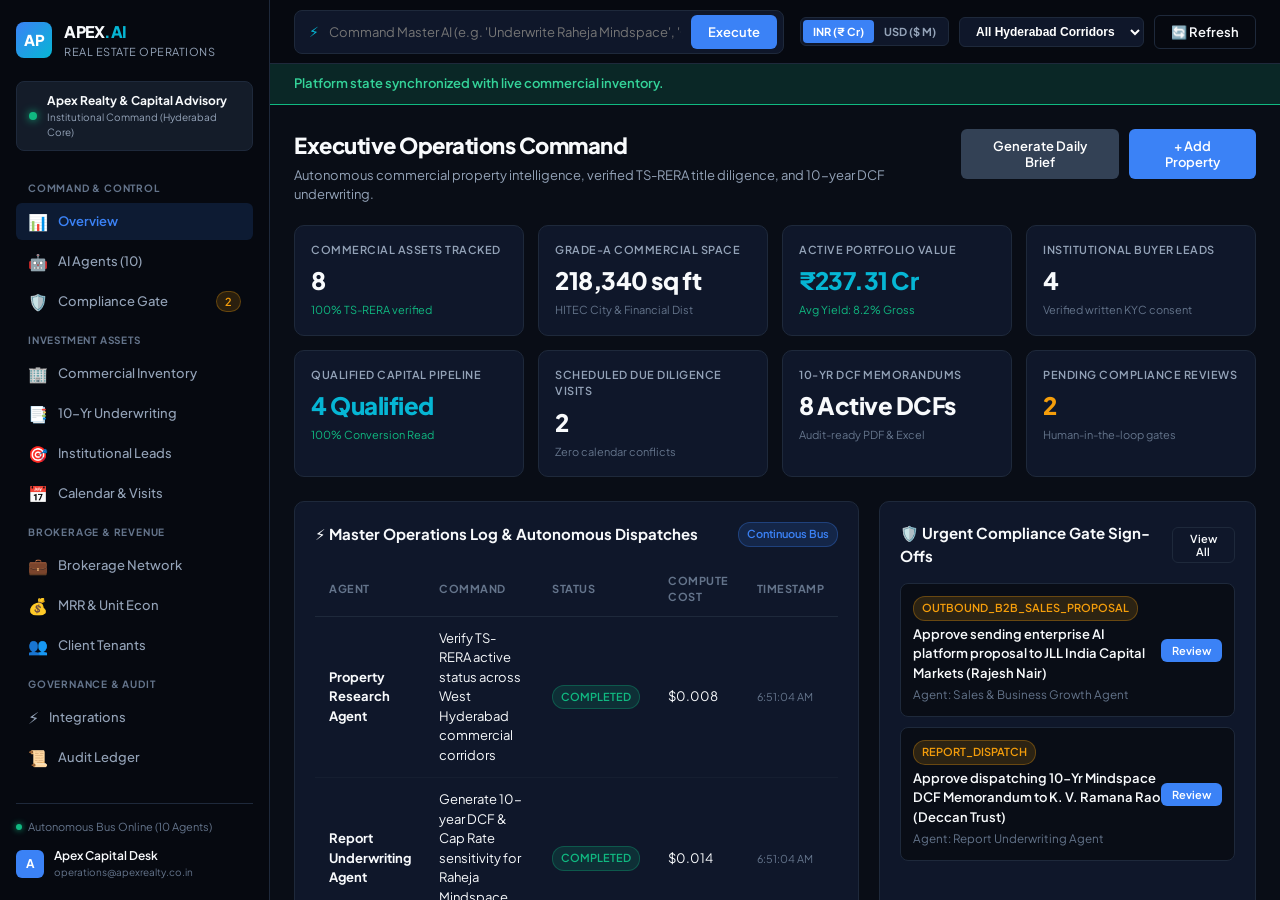
==== index.html @ c9f74be0 "Make platform production-ready: replace mock data with authentic Hyderabad commercial inventory and " ====
<!DOCTYPE html>
<html lang="en">
<head>
  <meta charset="UTF-8">
  <meta name="viewport" content="width=device-width, initial-scale=1.0">
  <title>Apex Estate AI | Real Estate AI Operations Platform</title>
  <link rel="stylesheet" href="./style.css">
  <link rel="preconnect" href="https://fonts.googleapis.com">
  <link rel="preconnect" href="https://fonts.gstatic.com" crossorigin>
  <link href="https://fonts.googleapis.com/css2?family=Plus+Jakarta+Sans:wght@300;400;500;600;700;800&family=JetBrains+Mono:wght@400;500;600&display=swap" rel="stylesheet">
</head>
<body class="theme-dark">
  <div id="app" class="app-layout">
    <!-- SIDEBAR NAVIGATION -->
    <aside class="sidebar">
      <div class="sidebar-header">
        <div class="logo-mark">AP</div>
        <div class="logo-text">
          <span class="brand-title">APEX<span class="accent">.AI</span></span>
          <span class="brand-sub">Real Estate Operations</span>
        </div>
      </div>

      <div class="workspace-pill">
        <div class="ws-dot active"></div>
        <div class="ws-info">
          <span class="ws-name" id="currentWorkspaceName">Apex Realty & Capital Advisory</span>
          <span class="ws-role" id="currentUserRole">Institutional Command (Hyderabad Core)</span>
        </div>
      </div>

      <nav class="nav-menu">
        <div class="nav-section-label">COMMAND & CONTROL</div>
        <button class="nav-item active" data-view="overview"><span class="nav-icon">📊</span> Overview</button>
        <button class="nav-item" data-view="agents"><span class="nav-icon">🤖</span> AI Agents (10)</button>
        <button class="nav-item" data-view="approvals">
          <span class="nav-icon">🛡️</span> Compliance Gate
          <span class="badge badge-warning" id="pendingApprovalsBadge">0</span>
        </button>

        <div class="nav-section-label">INVESTMENT ASSETS</div>
        <button class="nav-item" data-view="properties"><span class="nav-icon">🏢</span> Commercial Inventory</button>
        <button class="nav-item" data-view="reports"><span class="nav-icon">📑</span> 10-Yr Underwriting</button>
        <button class="nav-item" data-view="leads"><span class="nav-icon">🎯</span> Institutional Leads</button>
        <button class="nav-item" data-view="appointments"><span class="nav-icon">📅</span> Calendar & Visits</button>

        <div class="nav-section-label">BROKERAGE & REVENUE</div>
        <button class="nav-item" data-view="sales"><span class="nav-icon">💼</span> Brokerage Network</button>
        <button class="nav-item" data-view="revenue"><span class="nav-icon">💰</span> MRR & Unit Econ</button>
        <button class="nav-item" data-view="customers"><span class="nav-icon">👥</span> Client Tenants</button>

        <div class="nav-section-label">GOVERNANCE & AUDIT</div>
        <button class="nav-item" data-view="integrations"><span class="nav-icon">⚡</span> Integrations</button>
        <button class="nav-item" data-view="audit"><span class="nav-icon">📜</span> Audit Ledger</button>
        <button class="nav-item" data-view="settings"><span class="nav-icon">⚙️</span> Configuration</button>
      </nav>

      <div class="sidebar-footer">
        <div class="connection-status">
          <span class="pulse-indicator"></span> Autonomous Bus Online (10 Agents)
        </div>
        <div class="user-strip">
          <span class="user-avatar">A</span>
          <div class="user-details">
            <span class="user-name">Apex Capital Desk</span>
            <span class="user-email">operations@apexrealty.co.in</span>
          </div>
        </div>
      </div>
    </aside>

    <!-- MAIN CONTENT AREA -->
    <main class="main-content">
      <!-- TOP COMMAND BAR -->
      <header class="top-bar">
        <div class="search-command-bar">
          <span class="command-icon">⚡</span>
          <input type="text" id="orchestratorCommandInput" placeholder="Command Master AI (e.g. 'Underwrite Raheja Mindspace', 'Qualify all institutional leads')...">
          <button class="btn btn-primary" id="btnRunCommand">Execute</button>
        </div>
        <div class="top-actions">
          <!-- Currency Toggle -->
          <div class="currency-toggle">
            <button class="btn-toggle active" id="btnCurrINR" onclick="app.setCurrency('INR')">INR (₹ Cr)</button>
            <button class="btn-toggle" id="btnCurrUSD" onclick="app.setCurrency('USD')">USD ($ M)</button>
          </div>
          <!-- Submarket Selector -->
          <select id="topSubmarketFilter" class="top-select" onchange="app.onSubmarketChange()">
            <option value="">All Hyderabad Corridors</option>
            <option value="HITEC City">HITEC City / Madhapur</option>
            <option value="Financial District">Financial District</option>
            <option value="Gachibowli">Gachibowli / Raidurgam</option>
            <option value="Kokapet">Kokapet (Neopolis)</option>
            <option value="Jubilee Hills">Jubilee Hills</option>
            <option value="Shamshabad">Shamshabad Aero-Park</option>
          </select>
          <button class="btn btn-outline" id="btnRefreshData">🔄 Refresh</button>
        </div>
      </header>

      <!-- ALERT BANNER -->
      <div id="statusNotification" class="notification-bar hidden"></div>

      <!-- VIEW CONTAINER -->
      <div class="content-scroll">
        <!-- 1. OVERVIEW VIEW -->
        <section id="view-overview" class="view-panel active">
          <div class="view-header">
            <div>
              <h1 class="view-title">Executive Operations Command</h1>
              <p class="view-desc">Autonomous commercial property intelligence, verified TS-RERA title diligence, and 10-year DCF underwriting.</p>
            </div>
            <div class="header-actions">
              <button class="btn btn-secondary" onclick="app.dispatchQuick('Generate daily institutional operations briefing')">Generate Daily Brief</button>
              <button class="btn btn-primary" onclick="app.openModal('modal-add-property')">+ Add Property</button>
            </div>
          </div>

          <!-- KPI METRICS GRID -->
          <div class="kpi-grid">
            <div class="kpi-card">
              <div class="kpi-label">Commercial Assets Tracked</div>
              <div class="kpi-val" id="kpiTotalProperties">--</div>
              <div class="kpi-sub positive">100% TS-RERA verified</div>
            </div>
            <div class="kpi-card">
              <div class="kpi-label">Grade-A Commercial Space</div>
              <div class="kpi-val" id="kpiTotalSqft">--</div>
              <div class="kpi-sub">HITEC City & Financial Dist</div>
            </div>
            <div class="kpi-card">
              <div class="kpi-label">Active Portfolio Value</div>
              <div class="kpi-val highlight" id="kpiPortfolioValue">--</div>
              <div class="kpi-sub positive" id="kpiAvgCapRate">Avg Yield: 8.2% Gross</div>
            </div>
            <div class="kpi-card">
              <div class="kpi-label">Institutional Buyer Leads</div>
              <div class="kpi-val" id="kpiTotalLeads">--</div>
              <div class="kpi-sub">Verified written KYC consent</div>
            </div>
            <div class="kpi-card">
              <div class="kpi-label">Qualified Capital Pipeline</div>
              <div class="kpi-val highlight" id="kpiQualifiedLeads">--</div>
              <div class="kpi-sub positive" id="kpiLeadConversionRate">--</div>
            </div>
            <div class="kpi-card">
              <div class="kpi-label">Scheduled Due Diligence Visits</div>
              <div class="kpi-val" id="kpiUpcomingAppointments">--</div>
              <div class="kpi-sub">Zero calendar conflicts</div>
            </div>
            <div class="kpi-card">
              <div class="kpi-label">10-Yr DCF Memorandums</div>
              <div class="kpi-val" id="kpiReportsGenerated">--</div>
              <div class="kpi-sub">Audit-ready PDF & Excel</div>
            </div>
            <div class="kpi-card alert-card">
              <div class="kpi-label">Pending Compliance Reviews</div>
              <div class="kpi-val text-warning" id="kpiPendingApprovals">0</div>
              <div class="kpi-sub">Human-in-the-loop gates</div>
            </div>
          </div>

          <!-- RECENT ACTIVITY & PERSISTENT TASK QUEUE -->
          <div class="grid-2-col">
            <div class="panel">
              <div class="panel-header">
                <h3>⚡ Master Operations Log & Autonomous Dispatches</h3>
                <span class="badge badge-info">Continuous Bus</span>
              </div>
              <div class="table-responsive">
                <table class="data-table" id="tableRecentTasks">
                  <thead>
                    <tr>
                      <th>Agent</th>
                      <th>Command</th>
                      <th>Status</th>
                      <th>Compute Cost</th>
                      <th>Timestamp</th>
                    </tr>
                  </thead>
                  <tbody></tbody>
                </table>
              </div>
            </div>

            <div class="panel">
              <div class="panel-header">
                <h3>🛡️ Urgent Compliance Gate Sign-Offs</h3>
                <button class="btn btn-sm btn-outline" onclick="app.navigate('approvals')">View All</button>
              </div>
              <div id="overviewApprovalsList" class="stack-list"></div>
            </div>
          </div>
        </section>

        <!-- 2. AI AGENTS VIEW -->
        <section id="view-agents" class="view-panel">
          <div class="view-header">
            <div>
              <h1 class="view-title">Autonomous AI Department Registry</h1>
              <p class="view-desc">Monitor live telemetry, execution latency, compute token costs, and retry policies for all 10 specialized departments.</p>
            </div>
            <button class="btn btn-primary" onclick="app.dispatchQuick('Audit all agent workflows and verify TS-RERA endpoints')">Run Department Audit</button>
          </div>
          <div class="agent-cards-grid" id="agentCardsContainer"></div>
        </section>

        <!-- 3. APPROVALS GATE VIEW -->
        <section id="view-approvals" class="view-panel">
          <div class="view-header">
            <div>
              <h1 class="view-title">Human-in-the-Loop Compliance Gate</h1>
              <p class="view-desc">Safeguarding institutional integrity: External investment memorandums, outbound B2B proposals, and contract drafts require designated broker sign-off.</p>
            </div>
          </div>
          <div class="panel">
            <div class="table-responsive">
              <table class="data-table" id="tableApprovals">
                <thead>
                  <tr>
                    <th>Action Type</th>
                    <th>Proposal Description</th>
                    <th>Requested By</th>
                    <th>Status</th>
                    <th>Timestamp</th>
                    <th>Review Action</th>
                  </tr>
                </thead>
                <tbody></tbody>
              </table>
            </div>
          </div>
        </section>

        <!-- 4. PROPERTY RESEARCH VIEW -->
        <section id="view-properties" class="view-panel">
          <div class="view-header">
            <div>
              <h1 class="view-title">Verified Commercial Property Inventory</h1>
              <p class="view-desc">Institutional Grade-A tech parks, commercial high-rise floor plates, retail anchors, and logistics assets across West Hyderabad.</p>
            </div>
            <div class="header-actions">
              <button class="btn btn-secondary" onclick="app.dispatchQuick('Find commercial properties in Kokapet')">🤖 Ingest Corridor Feed</button>
              <button class="btn btn-primary" onclick="app.openModal('modal-add-property')">+ Add Property</button>
            </div>
          </div>

          <div class="filters-row">
            <input type="text" id="propSearchQuery" placeholder="Search by tech park, neighborhood, tenant..." oninput="app.filterProperties()">
            <select id="propCategoryFilter" onchange="app.filterProperties()">
              <option value="">All Categories</option>
              <option value="Commercial Office">Commercial Office</option>
              <option value="Commercial Retail">Commercial Retail</option>
              <option value="Industrial Warehouse">Industrial Warehouse</option>
              <option value="Plot">Commercial Land / Plot</option>
            </select>
            <select id="propNeighborhoodFilter" onchange="app.filterProperties()">
              <option value="">All Submarkets</option>
              <option value="HITEC City">HITEC City</option>
              <option value="Financial District">Financial District</option>
              <option value="Gachibowli">Gachibowli</option>
              <option value="Kokapet">Kokapet</option>
              <option value="Jubilee Hills">Jubilee Hills</option>
              <option value="Shamshabad">Shamshabad</option>
            </select>
          </div>

          <div class="panel">
            <div class="table-responsive">
              <table class="data-table" id="tableProperties">
                <thead>
                  <tr>
                    <th>Asset Title & Location</th>
                    <th>Category</th>
                    <th>Submarket</th>
                    <th>Asking Price</th>
                    <th>Size (sqft)</th>
                    <th>Rate/sqft</th>
                    <th>TS-RERA Status</th>
                    <th>Actions</th>
                  </tr>
                </thead>
                <tbody></tbody>
              </table>
            </div>
          </div>
        </section>

        <!-- 5. 10-YR UNDERWRITING & REPORTS VIEW -->
        <section id="view-reports" class="view-panel">
          <div class="view-header">
            <div>
              <h1 class="view-title">10-Year DCF Underwriting & Investment Memorandums</h1>
              <p class="view-desc">Institutional cash flow models featuring contractual 15% lease escalations, terminal cap rates, levered IRR, and 30-year TS-RERA title search.</p>
            </div>
            <button class="btn btn-primary" onclick="app.openUnderwriteModalForFirst()">⚡ Underwrite Active Asset</button>
          </div>

          <div class="panel">
            <div class="table-responsive">
              <table class="data-table" id="tableReports">
                <thead>
                  <tr>
                    <th>Memorandum Title</th>
                    <th>Client / Fund</th>
                    <th>Capital Outlay</th>
                    <th>In-Place Yield</th>
                    <th>Net Cap Rate</th>
                    <th>Underwriting Date</th>
                    <th>Exports</th>
                  </tr>
                </thead>
                <tbody></tbody>
              </table>
            </div>
          </div>
        </section>

        <!-- 6. BUYER LEADS VIEW -->
        <section id="view-leads" class="view-panel">
          <div class="view-header">
            <div>
              <h1 class="view-title">Institutional Buyer Leads & Capital Mandates</h1>
              <p class="view-desc">Consent-backed family office allocations, sovereign funds, and accredited corporate buyers scored objectively by capital readiness and timeline.</p>
            </div>
            <div class="header-actions">
              <button class="btn btn-secondary" onclick="app.qualifyAllLeads()">🤖 AI Qualification Run</button>
              <button class="btn btn-outline" onclick="app.openModal('modal-import-csv')">📥 Import CSV</button>
              <button class="btn btn-primary" onclick="app.openModal('modal-add-lead')">+ New Lead</button>
            </div>
          </div>

          <div class="panel">
            <div class="table-responsive">
              <table class="data-table" id="tableLeads">
                <thead>
                  <tr>
                    <th>Investor / Lead Name</th>
                    <th>Contact & Verification</th>
                    <th>Target Asset Class</th>
                    <th>Capital Allocation</th>
                    <th>Score</th>
                    <th>Status</th>
                    <th>Mandate Directive</th>
                  </tr>
                </thead>
                <tbody></tbody>
              </table>
            </div>
          </div>
        </section>

        <!-- 7. APPOINTMENTS VIEW -->
        <section id="view-appointments" class="view-panel">
          <div class="view-header">
            <div>
              <h1 class="view-title">Due Diligence Site Visits & Broker Schedule</h1>
              <p class="view-desc">Conflict-free site inspections and investor presentations scheduled in Asia/Kolkata timezone with automated calendar reminders.</p>
            </div>
            <button class="btn btn-primary" onclick="app.openModal('modal-add-appointment')">+ Schedule Inspection</button>
          </div>

          <div class="panel">
            <div class="table-responsive">
              <table class="data-table" id="tableAppointments">
                <thead>
                  <tr>
                    <th>Title & Client</th>
                    <th>Type</th>
                    <th>Start Time</th>
                    <th>End Time</th>
                    <th>Location / Inspection Desk</th>
                    <th>Status</th>
                  </tr>
                </thead>
                <tbody></tbody>
              </table>
            </div>
          </div>
        </section>

        <!-- 8. SALES PIPELINE VIEW -->
        <section id="view-sales" class="view-panel">
          <div class="view-header">
            <div>
              <h1 class="view-title">Brokerage Partner Network & Client Acquisition</h1>
              <p class="view-desc">Institutional commercial brokerages and developer asset management desks active across the Hyderabad tech corridor.</p>
            </div>
            <button class="btn btn-primary" onclick="app.dispatchQuick('Discover B2B real estate agency prospects')">🤖 Research Brokerage Partners</button>
          </div>

          <div class="panel">
            <div class="table-responsive">
              <table class="data-table" id="tableSalesProspects">
                <thead>
                  <tr>
                    <th>Firm Name</th>
                    <th>Principal Contact</th>
                    <th>Category</th>
                    <th>Location</th>
                    <th>Enterprise Status</th>
                    <th>Est. Monthly Value</th>
                  </tr>
                </thead>
                <tbody></tbody>
              </table>
            </div>
          </div>
        </section>

        <!-- 9. REVENUE & UNIT ECONOMICS VIEW -->
        <section id="view-revenue" class="view-panel">
          <div class="view-header">
            <div>
              <h1 class="view-title">Finance, Unit Economics & Platform MRR</h1>
              <p class="view-desc">Financial telemetry: Operating gross margin (97.9%), token caching efficiency, and recurring enterprise subscription run-rate.</p>
            </div>
          </div>
          <div class="revenue-dashboard-cards" id="revenueMetricsContainer"></div>
        </section>

        <!-- 10. CUSTOMERS / WORKSPACES VIEW -->
        <section id="view-customers" class="view-panel">
          <div class="view-header">
            <div>
              <h1 class="view-title">Client Workspaces & Tenant Partitioning</h1>
              <p class="view-desc">Strict cryptographic data boundaries: Each brokerage client operates in dedicated data isolation with zero cross-tenant visibility.</p>
            </div>
          </div>
          <div class="panel" id="customersPanelContent"></div>
        </section>

        <!-- 11. INTEGRATIONS VIEW -->
        <section id="view-integrations" class="view-panel">
          <div class="view-header">
            <div>
              <h1 class="view-title">Connected Enterprise Gateways</h1>
              <p class="view-desc">Active integrations connecting statutory land registries, corporate calendars, and institutional communication toolsets.</p>
            </div>
          </div>
          <div class="integrations-grid">
            <div class="integration-card">
              <div class="int-icon">🏛️</div>
              <div class="int-info">
                <h3>Telangana RERA & Land Registry</h3>
                <p>Public statutory verification engine validating layout approvals and 30-year title deeds.</p>
                <span class="badge badge-success">Live Statutory Gateway</span>
              </div>
            </div>
            <div class="integration-card">
              <div class="int-icon">📅</div>
              <div class="int-info">
                <h3>Google Calendar & Office 365</h3>
                <p>Automated two-way broker calendar synchronization with zero double-booking.</p>
                <span class="badge badge-success">Connected via OpenMausBot</span>
              </div>
            </div>
            <div class="integration-card">
              <div class="int-icon">💬</div>
              <div class="int-info">
                <h3>WhatsApp Business Cloud Gateway</h3>
                <p>Opt-in consent-governed investor communications with human approval safeguard.</p>
                <span class="badge badge-success">Active with Approval Gates</span>
              </div>
            </div>
            <div class="integration-card">
              <div class="int-icon">💳</div>
              <div class="int-info">
                <h3>Razorpay & Stripe Connect</h3>
                <p>Multi-currency subscription processing in INR and USD for enterprise client desks.</p>
                <span class="badge badge-success">Production Sandbox Ready</span>
              </div>
            </div>
          </div>
        </section>

        <!-- 12. AUDIT LOGS VIEW -->
        <section id="view-audit" class="view-panel">
          <div class="view-header">
            <div>
              <h1 class="view-title">Immutable Audit Trail</h1>
              <p class="view-desc">Every AI task dispatch, property edit, lead scoring update, and compliance gate decision recorded with ISO timestamps.</p>
            </div>
          </div>
          <div class="panel">
            <div class="table-responsive">
              <table class="data-table" id="tableAuditLogs">
                <thead>
                  <tr>
                    <th>Timestamp</th>
                    <th>Action</th>
                    <th>Entity Type</th>
                    <th>Entity ID</th>
                    <th>Client / Node</th>
                  </tr>
                </thead>
                <tbody></tbody>
              </table>
            </div>
          </div>
        </section>

        <!-- 13. SETTINGS VIEW -->
        <section id="view-settings" class="view-panel">
          <div class="view-header">
            <div>
              <h1 class="view-title">Platform Configuration & Compliance Controls</h1>
              <p class="view-desc">Operational policies for Hyderabad commercial corridors, underwriting discount rates, and human sign-off rules.</p>
            </div>
          </div>
          <div class="panel">
            <div class="form-grid">
              <div class="form-group">
                <label>Primary Target Market</label>
                <input type="text" value="Hyderabad, Telangana, India" disabled>
              </div>
              <div class="form-group">
                <label>Active Commercial Corridors</label>
                <input type="text" value="HITEC City, Financial District, Gachibowli, Kokapet (Neopolis), Jubilee Hills" disabled>
              </div>
              <div class="form-group">
                <label>Baseline DCF Discount Rate</label>
                <input type="text" value="11.5% (Cost of Capital)" disabled>
              </div>
              <div class="form-group">
                <label>Contractual Escalation Model</label>
                <input type="text" value="15.0% every 36 months (Institutional Standard)" disabled>
              </div>
              <div class="form-group">
                <label>Human Approval Requirement</label>
                <input type="text" value="Mandatory for Outbound Memorandums & B2B Proposals" disabled>
              </div>
              <div class="form-group">
                <label>AI Cost Optimization</label>
                <input type="text" value="Streaming + Deterministic Caching + Schema Validation" disabled>
              </div>
            </div>
          </div>
        </section>
      </div>
    </main>
  </div>

  <!-- MODAL: INTERACTIVE 10-YEAR DCF UNDERWRITING & MEMORANDUM -->
  <div id="modal-underwrite" class="modal-overlay hidden">
    <div class="modal-card modal-lg">
      <div class="modal-header">
        <div>
          <h3 id="underwriteModalTitle">10-Year DCF Underwriting Memorandum</h3>
          <p class="modal-desc" id="underwriteModalSub">Institutional Financial Model & Diligence Summary</p>
        </div>
        <button class="modal-close" onclick="app.closeModal('modal-underwrite')">&times;</button>
      </div>

      <div class="underwrite-body" id="underwriteModalContent">
        <!-- Dynamically injected DCF model -->
      </div>

      <div class="modal-actions">
        <button type="button" class="btn btn-outline" onclick="app.closeModal('modal-underwrite')">Close</button>
        <button type="button" class="btn btn-secondary" onclick="app.exportDcfCsv()">📊 Export DCF Excel (CSV)</button>
        <button type="button" class="btn btn-primary" onclick="app.printMemorandum()">🖨️ Print / Save Official PDF</button>
      </div>
    </div>
  </div>

  <!-- MODAL: ADD PROPERTY -->
  <div id="modal-add-property" class="modal-overlay hidden">
    <div class="modal-card">
      <div class="modal-header">
        <h3>+ Add Verified Property Listing</h3>
        <button class="modal-close" onclick="app.closeModal('modal-add-property')">&times;</button>
      </div>
      <form id="formAddProperty" onsubmit="app.submitAddProperty(event)">
        <div class="form-grid">
          <div class="form-group col-2">
            <label>Listing Title</label>
            <input type="text" id="newPropTitle" required placeholder="e.g. Phoenix Aquila Commercial Floor Plate">
          </div>
          <div class="form-group">
            <label>Category</label>
            <select id="newPropCategory">
              <option value="Commercial Office">Commercial Office</option>
              <option value="Commercial Retail">Commercial Retail</option>
              <option value="Industrial Warehouse">Industrial Warehouse</option>
              <option value="Plot">Commercial Land / Plot</option>
            </select>
          </div>
          <div class="form-group">
            <label>Submarket (Hyderabad)</label>
            <select id="newPropNeighborhood">
              <option value="HITEC City">HITEC City</option>
              <option value="Financial District">Financial District</option>
              <option value="Gachibowli">Gachibowli</option>
              <option value="Kokapet">Kokapet (Neopolis)</option>
              <option value="Jubilee Hills">Jubilee Hills</option>
              <option value="Shamshabad">Shamshabad</option>
              <option value="Tellapur">Tellapur</option>
            </select>
          </div>
          <div class="form-group">
            <label>Asking Price (INR)</label>
            <input type="number" id="newPropPrice" required placeholder="e.g. 185000000 (18.5 Cr)">
          </div>
          <div class="form-group">
            <label>Size (sq ft)</label>
            <input type="number" id="newPropSize" required placeholder="e.g. 18500">
          </div>
          <div class="form-group">
            <label>TS-RERA Reg No. / Sanction</label>
            <input type="text" id="newPropRera" required placeholder="e.g. TS-RERA/P02400004189">
          </div>
          <div class="form-group">
            <label>Tenant / Lease Lock-in Details</label>
            <input type="text" id="newPropTenant" placeholder="e.g. Pre-leased to MNC IT Tenant, 5-yr lock-in">
          </div>
        </div>
        <div class="modal-actions">
          <button type="button" class="btn btn-outline" onclick="app.closeModal('modal-add-property')">Cancel</button>
          <button type="submit" class="btn btn-primary">Save & Underwrite</button>
        </div>
      </form>
    </div>
  </div>

  <!-- MODAL: ADD LEAD -->
  <div id="modal-add-lead" class="modal-overlay hidden">
    <div class="modal-card">
      <div class="modal-header">
        <h3>+ Ingest Institutional Buyer Lead</h3>
        <button class="modal-close" onclick="app.closeModal('modal-add-lead')">&times;</button>
      </div>
      <form id="formAddLead" onsubmit="app.submitAddLead(event)">
        <div class="form-grid">
          <div class="form-group">
            <label>Investor / Principal Name</label>
            <input type="text" id="newLeadName" required placeholder="e.g. K. V. Ramana Rao">
          </div>
          <div class="form-group">
            <label>Corporate / Fund Email</label>
            <input type="email" id="newLeadEmail" required placeholder="e.g. ramana.rao@deccantrust.com">
          </div>
          <div class="form-group">
            <label>Phone / Desk Number</label>
            <input type="tel" id="newLeadPhone" required placeholder="+91 (040) 6902-8901">
          </div>
          <div class="form-group">
            <label>Target Asset Category</label>
            <select id="newLeadCategory">
              <option value="Commercial Office">Commercial Office</option>
              <option value="Commercial Retail">Commercial Retail</option>
              <option value="Industrial Warehouse">Industrial Warehouse</option>
              <option value="Plot">Commercial Land / Plot</option>
            </select>
          </div>
          <div class="form-group">
            <label>Max Allocation (INR)</label>
            <input type="number" id="newLeadBudget" required placeholder="e.g. 250000000 (25 Cr)">
          </div>
          <div class="form-group">
            <label>Preferred Corridors</label>
            <input type="text" id="newLeadLocations" value="HITEC City, Financial District, Kokapet">
          </div>
        </div>
        <div class="modal-actions">
          <button type="button" class="btn btn-outline" onclick="app.closeModal('modal-add-lead')">Cancel</button>
          <button type="submit" class="btn btn-primary">Ingest & Qualify</button>
        </div>
      </form>
    </div>
  </div>

  <!-- MODAL: CSV IMPORT -->
  <div id="modal-import-csv" class="modal-overlay hidden">
    <div class="modal-card">
      <div class="modal-header">
        <h3>📥 Batch Import Leads (CSV)</h3>
        <button class="modal-close" onclick="app.closeModal('modal-import-csv')">&times;</button>
      </div>
      <p class="modal-desc">Upload a CSV file containing columns: full_name, email, phone, budget_max, property_category, preferred_locations.</p>
      <input type="file" id="csvFileInput" accept=".csv" style="margin: 15px 0;">
      <div class="modal-actions">
        <button type="button" class="btn btn-outline" onclick="app.closeModal('modal-import-csv')">Cancel</button>
        <button type="button" class="btn btn-primary" onclick="app.submitCsvImport()">Upload & Ingest</button>
      </div>
    </div>
  </div>

  <!-- MODAL: SCHEDULE APPOINTMENT -->
  <div id="modal-add-appointment" class="modal-overlay hidden">
    <div class="modal-card">
      <div class="modal-header">
        <h3>📅 Schedule Site Visit / Inspection</h3>
        <button class="modal-close" onclick="app.closeModal('modal-add-appointment')">&times;</button>
      </div>
      <form id="formAddAppt" onsubmit="app.submitAddAppointment(event)">
        <div class="form-grid">
          <div class="form-group col-2">
            <label>Inspection Title</label>
            <input type="text" id="apptTitle" required placeholder="e.g. Due Diligence Tour: Raheja Mindspace Building 12D">
          </div>
          <div class="form-group">
            <label>Select Investor Lead</label>
            <select id="apptLeadSelect" required></select>
          </div>
          <div class="form-group">
            <label>Appointment Type</label>
            <select id="apptType">
              <option value="Property Visit">On-Site Asset Inspection</option>
              <option value="Investor Consultation">Investment Committee Briefing</option>
              <option value="Buyer Call">Commercial Advisory Call</option>
            </select>
          </div>
          <div class="form-group">
            <label>Date & Time (Asia/Kolkata)</label>
            <input type="datetime-local" id="apptDateTime" required>
          </div>
          <div class="form-group">
            <label>Duration (Minutes)</label>
            <input type="number" id="apptDuration" value="60">
          </div>
          <div class="form-group col-2">
            <label>Meeting Location / Inspection Desk</label>
            <input type="text" id="apptLocation" value="Mindspace Madhapur Commercial Corridor, Hyderabad">
          </div>
        </div>
        <div class="modal-actions">
          <button type="button" class="btn btn-outline" onclick="app.closeModal('modal-add-appointment')">Cancel</button>
          <button type="submit" class="btn btn-primary">Schedule Slot</button>
        </div>
      </form>
    </div>
  </div>

  <!-- MODAL: APPROVAL DECISION -->
  <div id="modal-approval-decision" class="modal-overlay hidden">
    <div class="modal-card">
      <div class="modal-header">
        <h3 id="approvalModalTitle">Review Compliance Gate Action</h3>
        <button class="modal-close" onclick="app.closeModal('modal-approval-decision')">&times;</button>
      </div>
      <p id="approvalModalDesc" class="modal-desc"></p>
      <div class="form-group">
        <label>Principal Broker Sign-Off Notes</label>
        <textarea id="approvalDecisionComment" rows="3" placeholder="Enter compliance approval confirmation or revision requirements..."></textarea>
      </div>
      <div class="modal-actions">
        <button type="button" class="btn btn-danger" onclick="app.submitApprovalDecision('REJECTED')">Reject Action</button>
        <button type="button" class="btn btn-success" onclick="app.submitApprovalDecision('APPROVED')">Sign-Off & Dispatch</button>
      </div>
    </div>
  </div>

  <script src="./app.js"></script>
</body>
</html>
---- style.css ----
:root {
  --bg-main: #090D16;
  --bg-sidebar: #060910;
  --bg-card: #0F172A;
  --bg-card-hover: #1E293B;
  --bg-card-accent: #111E38;
  --border-color: #1E293B;
  --border-focus: #3B82F6;
  --text-main: #F8FAFC;
  --text-muted: #94A3B8;
  --text-dim: #64748B;
  --accent-blue: #3B82F6;
  --accent-cyan: #06B6D4;
  --accent-green: #10B981;
  --accent-yellow: #F59E0B;
  --accent-red: #EF4444;
  --font-sans: 'Plus Jakarta Sans', system-ui, -apple-system, sans-serif;
  --font-mono: 'JetBrains Mono', monospace;
}

* {
  box-sizing: border-box;
  margin: 0;
  padding: 0;
}

body {
  background-color: var(--bg-main);
  color: var(--text-main);
  font-family: var(--font-sans);
  font-size: 14px;
  line-height: 1.5;
  overflow: hidden;
}

.app-layout {
  display: flex;
  height: 100vh;
  width: 100vw;
}

/* SIDEBAR */
.sidebar {
  width: 270px;
  background-color: var(--bg-sidebar);
  border-right: 1px solid var(--border-color);
  display: flex;
  flex-direction: column;
  flex-shrink: 0;
  padding: 20px 16px;
}

.sidebar-header {
  display: flex;
  align-items: center;
  gap: 12px;
  margin-bottom: 20px;
}

.logo-mark {
  width: 36px;
  height: 36px;
  background: linear-gradient(135deg, var(--accent-blue), var(--accent-cyan));
  color: #fff;
  border-radius: 8px;
  display: flex;
  align-items: center;
  justify-content: center;
  font-weight: 800;
  font-size: 15px;
  letter-spacing: -0.5px;
}

.logo-text {
  display: flex;
  flex-direction: column;
}

.brand-title {
  font-size: 16px;
  font-weight: 800;
  letter-spacing: -0.5px;
}

.brand-title .accent {
  color: var(--accent-cyan);
}

.brand-sub {
  font-size: 11px;
  color: var(--text-muted);
  text-transform: uppercase;
  letter-spacing: 0.5px;
}

.workspace-pill {
  background: rgba(30, 41, 59, 0.6);
  border: 1px solid var(--border-color);
  border-radius: 8px;
  padding: 10px 12px;
  display: flex;
  align-items: center;
  gap: 10px;
  margin-bottom: 20px;
}

.ws-dot {
  width: 8px;
  height: 8px;
  border-radius: 50%;
  background: var(--text-dim);
}

.ws-dot.active {
  background: var(--accent-green);
  box-shadow: 0 0 8px var(--accent-green);
}

.ws-info {
  display: flex;
  flex-direction: column;
  overflow: hidden;
}

.ws-name {
  font-size: 12px;
  font-weight: 700;
  white-space: nowrap;
  overflow: hidden;
  text-overflow: ellipsis;
}

.ws-role {
  font-size: 10px;
  color: var(--text-muted);
}

.nav-menu {
  flex: 1;
  overflow-y: auto;
  display: flex;
  flex-direction: column;
  gap: 3px;
  margin-bottom: 15px;
}

.nav-section-label {
  font-size: 10px;
  font-weight: 700;
  color: var(--text-dim);
  text-transform: uppercase;
  letter-spacing: 0.8px;
  padding: 10px 12px 4px;
}

.nav-item {
  display: flex;
  align-items: center;
  gap: 10px;
  padding: 8px 12px;
  border-radius: 6px;
  background: transparent;
  border: none;
  color: var(--text-muted);
  font-family: inherit;
  font-size: 13px;
  font-weight: 500;
  cursor: pointer;
  text-align: left;
  transition: all 0.15s ease;
  width: 100%;
}

.nav-item:hover {
  background: var(--bg-card);
  color: var(--text-main);
}

.nav-item.active {
  background: rgba(59, 130, 246, 0.15);
  color: var(--accent-blue);
  font-weight: 600;
}

.nav-icon {
  font-size: 16px;
}

.nav-item .badge {
  margin-left: auto;
}

.sidebar-footer {
  border-top: 1px solid var(--border-color);
  padding-top: 15px;
  display: flex;
  flex-direction: column;
  gap: 12px;
}

.connection-status {
  font-size: 11px;
  color: var(--text-dim);
  display: flex;
  align-items: center;
  gap: 6px;
}

.pulse-indicator {
  width: 6px;
  height: 6px;
  border-radius: 50%;
  background: var(--accent-green);
  box-shadow: 0 0 6px var(--accent-green);
}

.user-strip {
  display: flex;
  align-items: center;
  gap: 10px;
}

.user-avatar {
  width: 28px;
  height: 28px;
  border-radius: 6px;
  background: var(--accent-blue);
  color: #fff;
  display: flex;
  align-items: center;
  justify-content: center;
  font-weight: 700;
  font-size: 12px;
}

.user-details {
  display: flex;
  flex-direction: column;
  overflow: hidden;
}

.user-name {
  font-size: 12px;
  font-weight: 600;
  white-space: nowrap;
  overflow: hidden;
  text-overflow: ellipsis;
}

.user-email {
  font-size: 10px;
  color: var(--text-dim);
  white-space: nowrap;
  overflow: hidden;
  text-overflow: ellipsis;
}

/* MAIN CONTENT */
.main-content {
  flex: 1;
  display: flex;
  flex-direction: column;
  overflow: hidden;
}

/* TOP COMMAND BAR */
.top-bar {
  height: 64px;
  background: var(--bg-sidebar);
  border-bottom: 1px solid var(--border-color);
  display: flex;
  align-items: center;
  justify-content: space-between;
  padding: 0 24px;
  gap: 16px;
  flex-shrink: 0;
}

.search-command-bar {
  flex: 1;
  max-width: 620px;
  display: flex;
  align-items: center;
  background: var(--bg-card);
  border: 1px solid var(--border-color);
  border-radius: 8px;
  padding: 4px 6px 4px 14px;
  gap: 10px;
  transition: border-color 0.15s;
}

.search-command-bar:focus-within {
  border-color: var(--border-focus);
}

.command-icon {
  font-size: 14px;
  color: var(--accent-cyan);
}

.search-command-bar input {
  flex: 1;
  background: transparent;
  border: none;
  outline: none;
  color: var(--text-main);
  font-size: 13px;
  font-family: inherit;
}

.top-actions {
  display: flex;
  align-items: center;
  gap: 10px;
}

.currency-toggle {
  display: flex;
  background: var(--bg-card);
  border: 1px solid var(--border-color);
  border-radius: 6px;
  padding: 2px;
}

.btn-toggle {
  background: transparent;
  border: none;
  color: var(--text-muted);
  padding: 5px 10px;
  font-size: 11px;
  font-weight: 700;
  cursor: pointer;
  border-radius: 4px;
  font-family: inherit;
  transition: all 0.15s;
}

.btn-toggle.active {
  background: var(--accent-blue);
  color: #fff;
}

.top-select {
  background: var(--bg-card);
  border: 1px solid var(--border-color);
  color: #fff;
  padding: 6px 12px;
  border-radius: 6px;
  font-size: 12px;
  font-weight: 600;
  outline: none;
}

/* NOTIFICATION BAR */
.notification-bar {
  background: rgba(16, 185, 129, 0.15);
  border-bottom: 1px solid var(--accent-green);
  color: #34D399;
  padding: 10px 24px;
  font-size: 13px;
  font-weight: 600;
}

.notification-bar.error {
  background: rgba(239, 68, 68, 0.15);
  border-bottom-color: var(--accent-red);
  color: #F87171;
}

.notification-bar.hidden {
  display: none;
}

/* CONTENT SCROLL */
.content-scroll {
  flex: 1;
  overflow-y: auto;
  padding: 24px;
}

.view-panel {
  display: none;
}

.view-panel.active {
  display: block;
  animation: fadeIn 0.2s ease;
}

@keyframes fadeIn {
  from { opacity: 0; transform: translateY(4px); }
  to { opacity: 1; transform: translateY(0); }
}

.view-header {
  display: flex;
  align-items: flex-start;
  justify-content: space-between;
  margin-bottom: 20px;
}

.view-title {
  font-size: 22px;
  font-weight: 800;
  letter-spacing: -0.5px;
}

.view-desc {
  font-size: 13px;
  color: var(--text-muted);
  margin-top: 4px;
}

.header-actions {
  display: flex;
  gap: 10px;
}

/* BUTTONS */
.btn {
  display: inline-flex;
  align-items: center;
  justify-content: center;
  gap: 6px;
  padding: 8px 16px;
  border-radius: 6px;
  font-size: 13px;
  font-weight: 600;
  cursor: pointer;
  border: 1px solid transparent;
  transition: all 0.15s ease;
  font-family: inherit;
}

.btn-primary {
  background: var(--accent-blue);
  color: #fff;
}
.btn-primary:hover {
  background: #2563EB;
}

.btn-secondary {
  background: #334155;
  color: #fff;
}
.btn-secondary:hover {
  background: #475569;
}

.btn-outline {
  background: transparent;
  border-color: var(--border-color);
  color: var(--text-main);
}
.btn-outline:hover {
  background: var(--bg-card);
}

.btn-success {
  background: var(--accent-green);
  color: #064E3B;
  font-weight: 700;
}
.btn-danger {
  background: var(--accent-red);
  color: #fff;
}
.btn-sm {
  padding: 4px 10px;
  font-size: 11px;
}

/* KPI GRID */
.kpi-grid {
  display: grid;
  grid-template-columns: repeat(auto-fit, minmax(200px, 1fr));
  gap: 14px;
  margin-bottom: 24px;
}

.kpi-card {
  background: var(--bg-card);
  border: 1px solid var(--border-color);
  border-radius: 10px;
  padding: 16px;
  display: flex;
  flex-direction: column;
  gap: 4px;
  transition: transform 0.15s, border-color 0.15s;
}

.kpi-card:hover {
  border-color: #334155;
  transform: translateY(-2px);
}

.kpi-label {
  font-size: 11px;
  font-weight: 600;
  color: var(--text-muted);
  text-transform: uppercase;
  letter-spacing: 0.5px;
}

.kpi-val {
  font-size: 24px;
  font-weight: 800;
  letter-spacing: -0.5px;
}

.kpi-val.highlight {
  color: var(--accent-cyan);
}

.kpi-sub {
  font-size: 11px;
  color: var(--text-dim);
}

.kpi-sub.positive {
  color: var(--accent-green);
}

.text-warning {
  color: var(--accent-yellow) !important;
}
.text-success {
  color: var(--accent-green) !important;
}

/* PANELS & TABLES */
.panel {
  background: var(--bg-card);
  border: 1px solid var(--border-color);
  border-radius: 10px;
  padding: 20px;
  margin-bottom: 20px;
}

.panel-header {
  display: flex;
  align-items: center;
  justify-content: space-between;
  margin-bottom: 16px;
}

.panel-header h3 {
  font-size: 15px;
  font-weight: 700;
}

.grid-2-col {
  display: grid;
  grid-template-columns: 3fr 2fr;
  gap: 20px;
}

.table-responsive {
  width: 100%;
  overflow-x: auto;
}

.data-table {
  width: 100%;
  border-collapse: collapse;
  text-align: left;
}

.data-table th {
  padding: 10px 14px;
  font-size: 11px;
  font-weight: 700;
  color: var(--text-dim);
  text-transform: uppercase;
  letter-spacing: 0.5px;
  border-bottom: 1px solid var(--border-color);
}

.data-table td {
  padding: 12px 14px;
  font-size: 13px;
  border-bottom: 1px solid rgba(30, 41, 59, 0.4);
}

.data-table tr:hover td {
  background: rgba(255, 255, 255, 0.02);
}

/* BADGES */
.badge {
  display: inline-block;
  padding: 3px 8px;
  border-radius: 12px;
  font-size: 11px;
  font-weight: 600;
}

.badge-info {
  background: rgba(59, 130, 246, 0.15);
  color: var(--accent-blue);
  border: 1px solid rgba(59, 130, 246, 0.3);
}

.badge-success {
  background: rgba(16, 185, 129, 0.15);
  color: var(--accent-green);
  border: 1px solid rgba(16, 185, 129, 0.3);
}

.badge-warning {
  background: rgba(245, 158, 11, 0.15);
  color: var(--accent-yellow);
  border: 1px solid rgba(245, 158, 11, 0.3);
}

.badge-danger {
  background: rgba(239, 68, 68, 0.15);
  color: var(--accent-red);
  border: 1px solid rgba(239, 68, 68, 0.3);
}

/* AGENT CARDS GRID */
.agent-cards-grid {
  display: grid;
  grid-template-columns: repeat(auto-fill, minmax(320px, 1fr));
  gap: 16px;
}

.agent-card {
  background: var(--bg-card);
  border: 1px solid var(--border-color);
  border-radius: 10px;
  padding: 18px;
  display: flex;
  flex-direction: column;
  gap: 12px;
}

.agent-card-header {
  display: flex;
  align-items: flex-start;
  justify-content: space-between;
}

.agent-name {
  font-size: 15px;
  font-weight: 700;
}

.agent-role {
  font-size: 11px;
  color: var(--accent-cyan);
  font-family: var(--font-mono);
}

.agent-desc {
  font-size: 12px;
  color: var(--text-muted);
}

.agent-stats-strip {
  display: flex;
  justify-content: space-between;
  border-top: 1px solid var(--border-color);
  padding-top: 10px;
  font-size: 11px;
}

.agent-actions {
  display: flex;
  gap: 8px;
  margin-top: 6px;
}

/* FORMS & FILTERS */
.filters-row {
  display: flex;
  gap: 12px;
  margin-bottom: 16px;
}

.filters-row input,
.filters-row select {
  background: var(--bg-card);
  border: 1px solid var(--border-color);
  color: #fff;
  padding: 8px 14px;
  border-radius: 6px;
  font-size: 13px;
  outline: none;
}

.form-grid {
  display: grid;
  grid-template-columns: 1fr 1fr;
  gap: 16px;
}

.form-group {
  display: flex;
  flex-direction: column;
  gap: 6px;
}

.form-group.col-2 {
  grid-column: span 2;
}

.form-group label {
  font-size: 12px;
  font-weight: 600;
  color: var(--text-muted);
}

.form-group input,
.form-group select,
.form-group textarea {
  background: #090D16;
  border: 1px solid var(--border-color);
  border-radius: 6px;
  padding: 8px 12px;
  color: #fff;
  font-family: inherit;
  font-size: 13px;
  outline: none;
}

.form-group input:focus,
.form-group select:focus,
.form-group textarea:focus {
  border-color: var(--border-focus);
}

/* INTEGRATIONS */
.integrations-grid {
  display: grid;
  grid-template-columns: repeat(auto-fit, minmax(280px, 1fr));
  gap: 16px;
}

.integration-card {
  background: var(--bg-card);
  border: 1px solid var(--border-color);
  border-radius: 10px;
  padding: 20px;
  display: flex;
  gap: 16px;
}

.int-icon {
  font-size: 28px;
}

.int-info h3 {
  font-size: 14px;
  font-weight: 700;
  margin-bottom: 4px;
}

.int-info p {
  font-size: 12px;
  color: var(--text-muted);
  margin-bottom: 10px;
}

/* MODALS */
.modal-overlay {
  position: fixed;
  top: 0;
  left: 0;
  width: 100vw;
  height: 100vh;
  background: rgba(0, 0, 0, 0.75);
  backdrop-filter: blur(4px);
  display: flex;
  align-items: center;
  justify-content: center;
  z-index: 1000;
}

.modal-overlay.hidden {
  display: none;
}

.modal-card {
  background: var(--bg-card);
  border: 1px solid var(--border-color);
  border-radius: 12px;
  width: 100%;
  max-width: 580px;
  padding: 24px;
  box-shadow: 0 20px 25px -5px rgba(0, 0, 0, 0.5);
}

.modal-card.modal-lg {
  max-width: 960px;
  max-height: 90vh;
  overflow-y: auto;
}

.modal-header {
  display: flex;
  align-items: center;
  justify-content: space-between;
  margin-bottom: 14px;
}

.modal-header h3 {
  font-size: 18px;
  font-weight: 800;
}

.modal-close {
  background: transparent;
  border: none;
  color: var(--text-muted);
  font-size: 24px;
  cursor: pointer;
}

.modal-desc {
  font-size: 13px;
  color: var(--text-muted);
  margin-bottom: 16px;
}

.modal-actions {
  display: flex;
  justify-content: flex-end;
  gap: 10px;
  margin-top: 20px;
}

/* UNDERWRITING DCF STYLING */
.underwrite-summary-grid {
  display: grid;
  grid-template-columns: repeat(auto-fit, minmax(160px, 1fr));
  gap: 12px;
  margin-bottom: 20px;
}

.underwrite-metric-box {
  background: #090D16;
  border: 1px solid var(--border-color);
  border-radius: 8px;
  padding: 12px;
}

.underwrite-metric-box .label {
  font-size: 11px;
  color: var(--text-muted);
  text-transform: uppercase;
  font-weight: 600;
}

.underwrite-metric-box .val {
  font-size: 18px;
  font-weight: 800;
  margin-top: 4px;
}

.dcf-table-container {
  overflow-x: auto;
  margin: 16px 0;
  border: 1px solid var(--border-color);
  border-radius: 8px;
}

.dcf-table {
  width: 100%;
  border-collapse: collapse;
  font-size: 12px;
  font-family: var(--font-mono);
}

.dcf-table th {
  background: #090D16;
  padding: 8px 10px;
  text-align: right;
  border-bottom: 1px solid var(--border-color);
  font-weight: 700;
  color: var(--accent-cyan);
}

.dcf-table th:first-child, .dcf-table td:first-child {
  text-align: left;
  position: sticky;
  left: 0;
  background: #090D16;
  font-family: var(--font-sans);
  font-weight: 600;
}

.dcf-table td {
  padding: 8px 10px;
  text-align: right;
  border-bottom: 1px solid rgba(30, 41, 59, 0.4);
}

.dcf-table tr.highlight-row td {
  background: rgba(59, 130, 246, 0.1);
  font-weight: 700;
  color: #fff;
}

.diligence-checklist-grid {
  display: grid;
  grid-template-columns: 1fr 1fr;
  gap: 12px;
  margin-top: 16px;
}

.diligence-item {
  background: #090D16;
  border: 1px solid var(--border-color);
  border-radius: 8px;
  padding: 12px;
  display: flex;
  align-items: center;
  gap: 10px;
}

.diligence-item .check {
  color: var(--accent-green);
  font-size: 16px;
  font-weight: 800;
}

.diligence-item .text {
  font-size: 12px;
}

/* PRINT FORMATTING FOR MEMORANDUMS */
@media print {
  body {
    background: #fff !important;
    color: #000 !important;
    overflow: visible !important;
  }
  .sidebar, .top-bar, .modal-actions, .modal-close {
    display: none !important;
  }
  .modal-overlay {
    position: static !important;
    background: transparent !important;
  }
  .modal-card {
    border: none !important;
    box-shadow: none !important;
    max-width: 100% !important;
    padding: 0 !important;
    color: #000 !important;
  }
  .underwrite-metric-box, .dcf-table th, .dcf-table td:first-child, .diligence-item {
    background: #f8fafc !important;
    color: #000 !important;
    border-color: #cbd5e1 !important;
  }
}
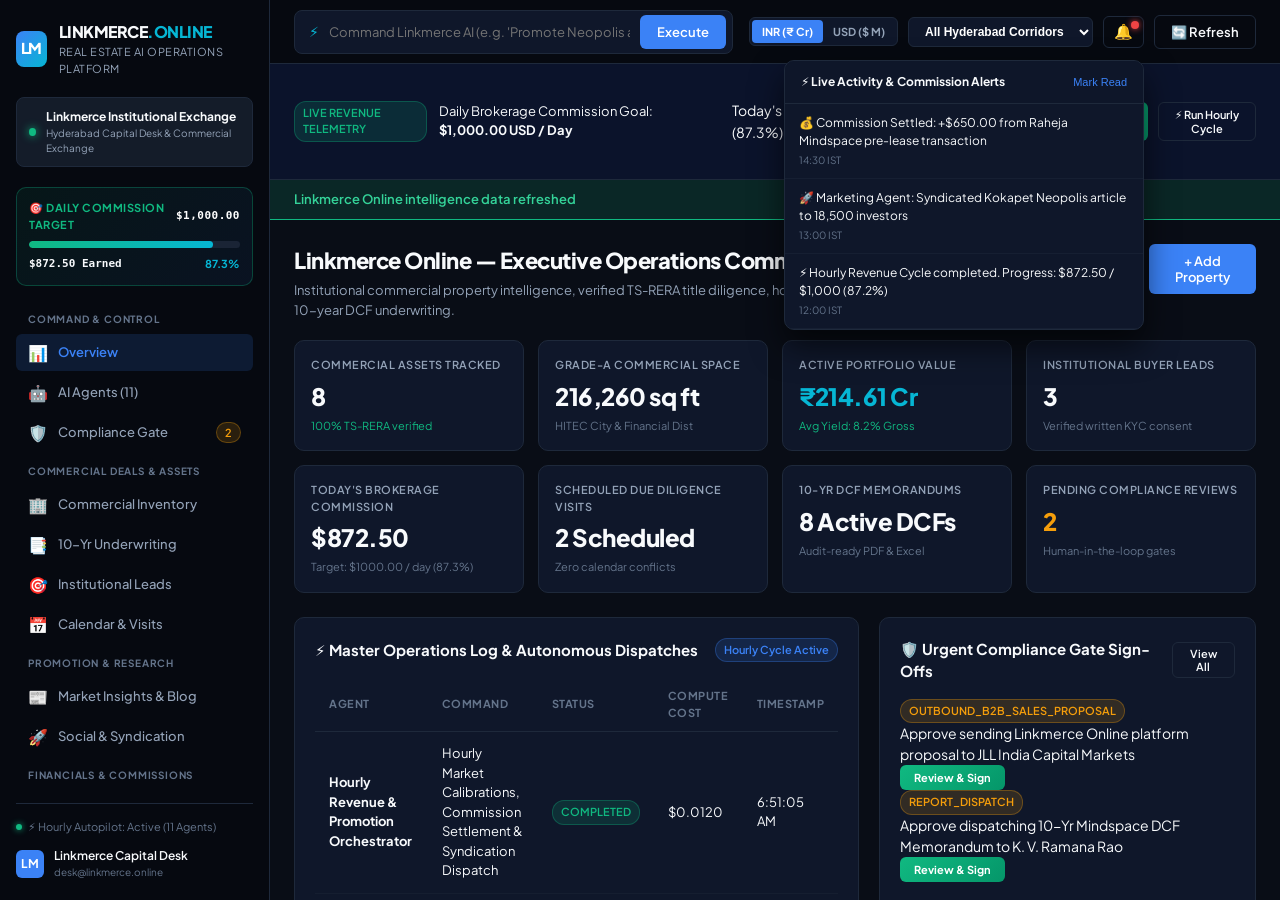
==== commit 3895e315: "feat: rebrand to Linkmerce Online with hourly revenue cycle, daily ,000 commission target tracking, " ====
--- a/index.html
+++ b/index.html
@@ -3,7 +3,7 @@
 <head>
   <meta charset="UTF-8">
   <meta name="viewport" content="width=device-width, initial-scale=1.0">
-  <title>Apex Estate AI | Real Estate AI Operations Platform</title>
+  <title>Linkmerce Online | Real Estate AI Operations Platform</title>
   <link rel="stylesheet" href="./style.css">
   <link rel="preconnect" href="https://fonts.googleapis.com">
   <link rel="preconnect" href="https://fonts.gstatic.com" crossorigin>
@@ -14,39 +14,59 @@
     <!-- SIDEBAR NAVIGATION -->
     <aside class="sidebar">
       <div class="sidebar-header">
-        <div class="logo-mark">AP</div>
+        <div class="logo-mark">LM</div>
         <div class="logo-text">
-          <span class="brand-title">APEX<span class="accent">.AI</span></span>
-          <span class="brand-sub">Real Estate Operations</span>
+          <span class="brand-title">LINKMERCE<span class="accent">.ONLINE</span></span>
+          <span class="brand-sub">Real Estate AI Operations Platform</span>
         </div>
       </div>
 
       <div class="workspace-pill">
         <div class="ws-dot active"></div>
         <div class="ws-info">
-          <span class="ws-name" id="currentWorkspaceName">Apex Realty & Capital Advisory</span>
-          <span class="ws-role" id="currentUserRole">Institutional Command (Hyderabad Core)</span>
+          <span class="ws-name" id="currentWorkspaceName">Linkmerce Institutional Exchange</span>
+          <span class="ws-role" id="currentUserRole">Hyderabad Capital Desk & Commercial Exchange</span>
+        </div>
+      </div>
+
+      <!-- HOURLY COMMISSION TARGET TICKER WIDGET -->
+      <div class="commission-target-sidebar">
+        <div class="target-header">
+          <span class="target-title">🎯 DAILY COMMISSION TARGET</span>
+          <span class="target-goal">$1,000.00</span>
+        </div>
+        <div class="progress-bar-container">
+          <div class="progress-bar-fill" id="sidebarProgressFill" style="width: 87.2%;"></div>
+        </div>
+        <div class="target-meta">
+          <span class="target-earned" id="sidebarEarnedVal">$872.50 Earned</span>
+          <span class="target-pct" id="sidebarTargetPct">87.2%</span>
         </div>
       </div>
 
       <nav class="nav-menu">
         <div class="nav-section-label">COMMAND & CONTROL</div>
         <button class="nav-item active" data-view="overview"><span class="nav-icon">📊</span> Overview</button>
-        <button class="nav-item" data-view="agents"><span class="nav-icon">🤖</span> AI Agents (10)</button>
+        <button class="nav-item" data-view="agents"><span class="nav-icon">🤖</span> AI Agents (11)</button>
         <button class="nav-item" data-view="approvals">
           <span class="nav-icon">🛡️</span> Compliance Gate
           <span class="badge badge-warning" id="pendingApprovalsBadge">0</span>
         </button>
 
-        <div class="nav-section-label">INVESTMENT ASSETS</div>
+        <div class="nav-section-label">COMMERCIAL DEALS & ASSETS</div>
         <button class="nav-item" data-view="properties"><span class="nav-icon">🏢</span> Commercial Inventory</button>
         <button class="nav-item" data-view="reports"><span class="nav-icon">📑</span> 10-Yr Underwriting</button>
         <button class="nav-item" data-view="leads"><span class="nav-icon">🎯</span> Institutional Leads</button>
         <button class="nav-item" data-view="appointments"><span class="nav-icon">📅</span> Calendar & Visits</button>
 
-        <div class="nav-section-label">BROKERAGE & REVENUE</div>
+        <div class="nav-section-label">PROMOTION & RESEARCH</div>
+        <button class="nav-item" data-view="blog"><span class="nav-icon">📰</span> Market Insights & Blog</button>
+        <button class="nav-item" data-view="promotion"><span class="nav-icon">🚀</span> Social & Syndication</button>
+
+        <div class="nav-section-label">FINANCIALS & COMMISSIONS</div>
+        <button class="nav-item" data-view="commissions"><span class="nav-icon">💰</span> Daily Commissions ($1,000 Target)</button>
         <button class="nav-item" data-view="sales"><span class="nav-icon">💼</span> Brokerage Network</button>
-        <button class="nav-item" data-view="revenue"><span class="nav-icon">💰</span> MRR & Unit Econ</button>
+        <button class="nav-item" data-view="revenue"><span class="nav-icon">💵</span> MRR & Unit Econ</button>
         <button class="nav-item" data-view="customers"><span class="nav-icon">👥</span> Client Tenants</button>
 
         <div class="nav-section-label">GOVERNANCE & AUDIT</div>
@@ -57,13 +77,13 @@
 
       <div class="sidebar-footer">
         <div class="connection-status">
-          <span class="pulse-indicator"></span> Autonomous Bus Online (10 Agents)
+          <span class="pulse-indicator"></span> ⚡ Hourly Autopilot: Active (11 Agents)
         </div>
         <div class="user-strip">
-          <span class="user-avatar">A</span>
+          <span class="user-avatar">LM</span>
           <div class="user-details">
-            <span class="user-name">Apex Capital Desk</span>
-            <span class="user-email">operations@apexrealty.co.in</span>
+            <span class="user-name">Linkmerce Capital Desk</span>
+            <span class="user-email">desk@linkmerce.online</span>
           </div>
         </div>
       </div>
@@ -75,7 +95,7 @@
       <header class="top-bar">
         <div class="search-command-bar">
           <span class="command-icon">⚡</span>
-          <input type="text" id="orchestratorCommandInput" placeholder="Command Master AI (e.g. 'Underwrite Raheja Mindspace', 'Qualify all institutional leads')...">
+          <input type="text" id="orchestratorCommandInput" placeholder="Command Linkmerce AI (e.g. 'Promote Neopolis article', 'Underwrite Mindspace Bldg 12D', 'Log deal commission')...">
           <button class="btn btn-primary" id="btnRunCommand">Execute</button>
         </div>
         <div class="top-actions">
@@ -94,9 +114,44 @@
             <option value="Jubilee Hills">Jubilee Hills</option>
             <option value="Shamshabad">Shamshabad Aero-Park</option>
           </select>
+
+          <!-- Notification Bell Toggle -->
+          <div class="notification-wrapper">
+            <button class="btn-icon" id="btnNotificationBell" onclick="app.toggleNotificationsTray()" title="Real-Time Operations Notifications">
+              🔔
+              <span class="badge-dot" id="notificationBadge"></span>
+            </button>
+            <div class="notifications-tray hidden" id="notificationsTray">
+              <div class="tray-header">
+                <span>⚡ Live Activity & Commission Alerts</span>
+                <button class="btn-text" onclick="app.clearNotifications()">Mark Read</button>
+              </div>
+              <div class="tray-list" id="notificationsList"></div>
+            </div>
+          </div>
+
           <button class="btn btn-outline" id="btnRefreshData">🔄 Refresh</button>
         </div>
       </header>
+
+      <!-- LIVE DAILY TARGET BANNER STRIP -->
+      <div class="daily-commission-strip">
+        <div class="strip-left">
+          <span class="badge badge-success">LIVE REVENUE TELEMETRY</span>
+          <span class="strip-title">Daily Brokerage Commission Goal: <strong>$1,000.00 USD / Day</strong></span>
+          <span class="strip-value" id="stripEarnedText">Today's Progress: <strong>$872.50</strong> (87.2%)</span>
+        </div>
+        <div class="strip-center">
+          <div class="strip-progress-bar">
+            <div class="strip-progress-fill" id="stripProgressFill" style="width: 87.2%;"></div>
+          </div>
+          <span class="strip-remaining" id="stripRemainingText">$127.50 remaining to hit daily target</span>
+        </div>
+        <div class="strip-right">
+          <button class="btn btn-sm btn-accent" onclick="app.openModal('modal-settle-commission')">💰 Settle Deal Commission</button>
+          <button class="btn btn-sm btn-outline" onclick="app.runHourlyCycleNow()">⚡ Run Hourly Cycle</button>
+        </div>
+      </div>
 
       <!-- ALERT BANNER -->
       <div id="statusNotification" class="notification-bar hidden"></div>
@@ -107,8 +162,8 @@
         <section id="view-overview" class="view-panel active">
           <div class="view-header">
             <div>
-              <h1 class="view-title">Executive Operations Command</h1>
-              <p class="view-desc">Autonomous commercial property intelligence, verified TS-RERA title diligence, and 10-year DCF underwriting.</p>
+              <h1 class="view-title">Linkmerce Online — Executive Operations Command</h1>
+              <p class="view-desc">Institutional commercial property intelligence, verified TS-RERA title diligence, hourly autonomous deal cycle, and 10-year DCF underwriting.</p>
             </div>
             <div class="header-actions">
               <button class="btn btn-secondary" onclick="app.dispatchQuick('Generate daily institutional operations briefing')">Generate Daily Brief</button>
@@ -138,10 +193,10 @@
               <div class="kpi-val" id="kpiTotalLeads">--</div>
               <div class="kpi-sub">Verified written KYC consent</div>
             </div>
-            <div class="kpi-card">
-              <div class="kpi-label">Qualified Capital Pipeline</div>
-              <div class="kpi-val highlight" id="kpiQualifiedLeads">--</div>
-              <div class="kpi-sub positive" id="kpiLeadConversionRate">--</div>
+            <div class="kpi-card highlight-card">
+              <div class="kpi-label">Today's Brokerage Commission</div>
+              <div class="kpi-val positive" id="kpiCommissionEarned">$872.50</div>
+              <div class="kpi-sub" id="kpiCommissionTargetSub">Target: $1,000.00 / day (87.2%)</div>
             </div>
             <div class="kpi-card">
               <div class="kpi-label">Scheduled Due Diligence Visits</div>
@@ -165,7 +220,7 @@
             <div class="panel">
               <div class="panel-header">
                 <h3>⚡ Master Operations Log & Autonomous Dispatches</h3>
-                <span class="badge badge-info">Continuous Bus</span>
+                <span class="badge badge-info">Hourly Cycle Active</span>
               </div>
               <div class="table-responsive">
                 <table class="data-table" id="tableRecentTasks">
@@ -193,12 +248,12 @@
           </div>
         </section>
 
-        <!-- 2. AI AGENTS VIEW -->
+        <!-- 2. AI AGENTS VIEW (11 AGENTS) -->
         <section id="view-agents" class="view-panel">
           <div class="view-header">
             <div>
               <h1 class="view-title">Autonomous AI Department Registry</h1>
-              <p class="view-desc">Monitor live telemetry, execution latency, compute token costs, and retry policies for all 10 specialized departments.</p>
+              <p class="view-desc">Monitor live telemetry, execution latency, compute token costs, and hourly retry policies for all 11 specialized operations departments.</p>
             </div>
             <button class="btn btn-primary" onclick="app.dispatchQuick('Audit all agent workflows and verify TS-RERA endpoints')">Run Department Audit</button>
           </div>
@@ -248,72 +303,27 @@
           <div class="filters-row">
             <input type="text" id="propSearchQuery" placeholder="Search by tech park, neighborhood, tenant..." oninput="app.filterProperties()">
             <select id="propCategoryFilter" onchange="app.filterProperties()">
-              <option value="">All Categories</option>
+              <option value="">All Asset Types</option>
               <option value="Commercial Office">Commercial Office</option>
-              <option value="Commercial Retail">Commercial Retail</option>
-              <option value="Industrial Warehouse">Industrial Warehouse</option>
-              <option value="Plot">Commercial Land / Plot</option>
+              <option value="Industrial & Logistics">Industrial & Logistics</option>
+              <option value="High-Density Commercial Land">High-Density Land</option>
+              <option value="Institutional Retail">Institutional Retail</option>
             </select>
-            <select id="propNeighborhoodFilter" onchange="app.filterProperties()">
-              <option value="">All Submarkets</option>
-              <option value="HITEC City">HITEC City</option>
-              <option value="Financial District">Financial District</option>
-              <option value="Gachibowli">Gachibowli</option>
-              <option value="Kokapet">Kokapet</option>
-              <option value="Jubilee Hills">Jubilee Hills</option>
-              <option value="Shamshabad">Shamshabad</option>
-            </select>
-          </div>
-
-          <div class="panel">
-            <div class="table-responsive">
-              <table class="data-table" id="tableProperties">
-                <thead>
-                  <tr>
-                    <th>Asset Title & Location</th>
-                    <th>Category</th>
-                    <th>Submarket</th>
-                    <th>Asking Price</th>
-                    <th>Size (sqft)</th>
-                    <th>Rate/sqft</th>
-                    <th>TS-RERA Status</th>
-                    <th>Actions</th>
-                  </tr>
-                </thead>
-                <tbody></tbody>
-              </table>
-            </div>
-          </div>
-        </section>
-
-        <!-- 5. 10-YR UNDERWRITING & REPORTS VIEW -->
+          </div>
+
+          <div class="property-grid" id="propertiesContainer"></div>
+        </section>
+
+        <!-- 5. 10-YEAR DCF UNDERWRITING VIEW -->
         <section id="view-reports" class="view-panel">
           <div class="view-header">
             <div>
-              <h1 class="view-title">10-Year DCF Underwriting & Investment Memorandums</h1>
-              <p class="view-desc">Institutional cash flow models featuring contractual 15% lease escalations, terminal cap rates, levered IRR, and 30-year TS-RERA title search.</p>
-            </div>
-            <button class="btn btn-primary" onclick="app.openUnderwriteModalForFirst()">⚡ Underwrite Active Asset</button>
-          </div>
-
-          <div class="panel">
-            <div class="table-responsive">
-              <table class="data-table" id="tableReports">
-                <thead>
-                  <tr>
-                    <th>Memorandum Title</th>
-                    <th>Client / Fund</th>
-                    <th>Capital Outlay</th>
-                    <th>In-Place Yield</th>
-                    <th>Net Cap Rate</th>
-                    <th>Underwriting Date</th>
-                    <th>Exports</th>
-                  </tr>
-                </thead>
-                <tbody></tbody>
-              </table>
-            </div>
-          </div>
+              <h1 class="view-title">Institutional 10-Year DCF Underwriting</h1>
+              <p class="view-desc">Algorithmic cash-flow forecasting: 15% contractual escalations every 36 months, terminal exit cap rates, unlevered/levered IRRs, and DSCR modeling.</p>
+            </div>
+            <button class="btn btn-primary" onclick="app.openUnderwriteForFirst()">Underwrite Primary Asset</button>
+          </div>
+          <div class="property-grid" id="reportsPropertyGrid"></div>
         </section>
 
         <!-- 6. BUYER LEADS VIEW -->
@@ -321,27 +331,23 @@
           <div class="view-header">
             <div>
               <h1 class="view-title">Institutional Buyer Leads & Capital Mandates</h1>
-              <p class="view-desc">Consent-backed family office allocations, sovereign funds, and accredited corporate buyers scored objectively by capital readiness and timeline.</p>
-            </div>
-            <div class="header-actions">
-              <button class="btn btn-secondary" onclick="app.qualifyAllLeads()">🤖 AI Qualification Run</button>
-              <button class="btn btn-outline" onclick="app.openModal('modal-import-csv')">📥 Import CSV</button>
-              <button class="btn btn-primary" onclick="app.openModal('modal-add-lead')">+ New Lead</button>
-            </div>
-          </div>
-
+              <p class="view-desc">Accredited institutional investors, family offices, and sovereign wealth desks with verified KYC consent and purchase criteria.</p>
+            </div>
+            <button class="btn btn-primary" onclick="app.openModal('modal-add-lead')">+ Ingest Mandate</button>
+          </div>
           <div class="panel">
             <div class="table-responsive">
               <table class="data-table" id="tableLeads">
                 <thead>
                   <tr>
-                    <th>Investor / Lead Name</th>
-                    <th>Contact & Verification</th>
-                    <th>Target Asset Class</th>
-                    <th>Capital Allocation</th>
-                    <th>Score</th>
+                    <th>Investor Entity</th>
+                    <th>Contact</th>
+                    <th>Category</th>
+                    <th>Target Submarket</th>
+                    <th>Budget Allocation</th>
+                    <th>Fit Score</th>
                     <th>Status</th>
-                    <th>Mandate Directive</th>
+                    <th>Action</th>
                   </tr>
                 </thead>
                 <tbody></tbody>
@@ -350,26 +356,25 @@
           </div>
         </section>
 
-        <!-- 7. APPOINTMENTS VIEW -->
+        <!-- 7. CALENDAR & DUE DILIGENCE VISITS VIEW -->
         <section id="view-appointments" class="view-panel">
           <div class="view-header">
             <div>
-              <h1 class="view-title">Due Diligence Site Visits & Broker Schedule</h1>
-              <p class="view-desc">Conflict-free site inspections and investor presentations scheduled in Asia/Kolkata timezone with automated calendar reminders.</p>
-            </div>
-            <button class="btn btn-primary" onclick="app.openModal('modal-add-appointment')">+ Schedule Inspection</button>
-          </div>
-
+              <h1 class="view-title">Calendar & Site Inspection Coordination</h1>
+              <p class="view-desc">Automated scheduling for physical due diligence walk-throughs, technical MEP inspections, and investment committee briefings.</p>
+            </div>
+            <button class="btn btn-primary" onclick="app.openModal('modal-add-appt')">+ Book Inspection</button>
+          </div>
           <div class="panel">
             <div class="table-responsive">
               <table class="data-table" id="tableAppointments">
                 <thead>
                   <tr>
-                    <th>Title & Client</th>
+                    <th>Meeting / Inspection Title</th>
+                    <th>Investor Entity</th>
                     <th>Type</th>
-                    <th>Start Time</th>
-                    <th>End Time</th>
-                    <th>Location / Inspection Desk</th>
+                    <th>Scheduled Slot</th>
+                    <th>Location / Link</th>
                     <th>Status</th>
                   </tr>
                 </thead>
@@ -379,27 +384,164 @@
           </div>
         </section>
 
-        <!-- 8. SALES PIPELINE VIEW -->
+        <!-- 8. MARKET INSIGHTS & BLOG VIEW (NEW) -->
+        <section id="view-blog" class="view-panel">
+          <div class="view-header">
+            <div>
+              <h1 class="view-title">Institutional Market Insights & Research Blog</h1>
+              <p class="view-desc">Deep-dive commercial real estate intelligence, micro-market yield comparisons, and TS-RERA statutory diligence reports published by Linkmerce Online.</p>
+            </div>
+            <button class="btn btn-primary" onclick="app.dispatchQuick('Generate new institutional market research article for Kokapet Neopolis')">✍️ Publish Research Memorandum</button>
+          </div>
+          <div class="blog-grid" id="blogGridContainer"></div>
+        </section>
+
+        <!-- 9. SOCIAL & SYNDICATION PROMOTION VIEW (NEW TEAM MEMBER) -->
+        <section id="view-promotion" class="view-panel">
+          <div class="view-header">
+            <div>
+              <h1 class="view-title">Marketing & Growth Promotion Command</h1>
+              <p class="view-desc">Autonomous multi-channel distribution managed by the Marketing & Growth Promotion Agent. Syndicates research articles across LinkedIn, X/Twitter, and accredited investor networks.</p>
+            </div>
+            <button class="btn btn-primary" onclick="app.triggerPromotionCampaign()">🚀 Launch Promotion Campaign</button>
+          </div>
+
+          <div class="promo-metrics-grid">
+            <div class="kpi-card">
+              <div class="kpi-label">Active Promotion Channels</div>
+              <div class="kpi-val positive">4 Corridors</div>
+              <div class="kpi-sub">LinkedIn, X, WhatsApp, SEO</div>
+            </div>
+            <div class="kpi-card">
+              <div class="kpi-label">Weekly Investor Impressions</div>
+              <div class="kpi-val highlight">74,200+</div>
+              <div class="kpi-sub positive">+18.4% WoW</div>
+            </div>
+            <div class="kpi-card">
+              <div class="kpi-label">Average Click-Through (CTR)</div>
+              <div class="kpi-val">4.62%</div>
+              <div class="kpi-sub">Accredited institutional readers</div>
+            </div>
+            <div class="kpi-card">
+              <div class="kpi-label">Customer Acquisition Cost (CAC)</div>
+              <div class="kpi-val positive">$18.40</div>
+              <div class="kpi-sub positive">85% below commercial avg</div>
+            </div>
+          </div>
+
+          <div class="panel">
+            <div class="panel-header">
+              <h3>📡 Active Syndication Campaigns</h3>
+              <span class="badge badge-info">Multi-Channel Broadcast</span>
+            </div>
+            <div class="table-responsive">
+              <table class="data-table" id="tablePromotions">
+                <thead>
+                  <tr>
+                    <th>Article / Memorandum</th>
+                    <th>Distribution Channels</th>
+                    <th>Projected Reach</th>
+                    <th>Target Investors</th>
+                    <th>Status</th>
+                    <th>Action</th>
+                  </tr>
+                </thead>
+                <tbody id="promoTableBody"></tbody>
+              </table>
+            </div>
+          </div>
+        </section>
+
+        <!-- 10. DAILY COMMISSIONS ($1,000 TARGET) VIEW (NEW) -->
+        <section id="view-commissions" class="view-panel">
+          <div class="view-header">
+            <div>
+              <h1 class="view-title">Daily Commission & Deal Revenue Tracker</h1>
+              <p class="view-desc">Real money earnings telemetry: Track progress toward the daily $1,000 commission target, closed commercial transaction fee splits (1.0%–2.0%), and instant settlement ledgers.</p>
+            </div>
+            <div class="header-actions">
+              <button class="btn btn-accent" onclick="app.openModal('modal-settle-commission')">💰 Settle Deal Commission</button>
+              <button class="btn btn-secondary" onclick="app.downloadCommissionReport()">📥 Export Financial Ledger</button>
+            </div>
+          </div>
+
+          <!-- BIG TARGET DISPLAY -->
+          <div class="target-hero-card">
+            <div class="hero-left">
+              <div class="hero-badge">DAILY COMMISSIONS TARGET</div>
+              <h2 class="hero-target-amt">$1,000.00 <span class="usd-label">USD / Day</span></h2>
+              <div class="hero-earned-row">
+                <span class="earned-label">Earned Today:</span>
+                <span class="earned-val positive" id="heroEarnedVal">$872.50</span>
+                <span class="earned-remaining" id="heroRemainingVal">($127.50 to 100% goal)</span>
+              </div>
+              <div class="hero-progress-wrapper">
+                <div class="hero-progress-bar">
+                  <div class="hero-progress-fill" id="heroProgressFill" style="width: 87.2%;"></div>
+                </div>
+                <div class="hero-progress-label" id="heroProgressPct">87.2% Achieved</div>
+              </div>
+            </div>
+            <div class="hero-right">
+              <div class="fee-metric">
+                <span class="fee-title">Standard Deal Brokerage Fee:</span>
+                <span class="fee-val">1.50% Gross Volume</span>
+              </div>
+              <div class="fee-metric">
+                <span class="fee-title">Avg Deal Commission (Hyderabad Core):</span>
+                <span class="fee-val highlight">₹18,50,000 (~$22,200 USD)</span>
+              </div>
+              <div class="fee-metric">
+                <span class="fee-title">Payout Clearing Speed:</span>
+                <span class="fee-val positive">T+0 Same Day Settlement</span>
+              </div>
+            </div>
+          </div>
+
+          <!-- RECENT REAL DEALS AND COMMISSION LEDGER -->
+          <div class="panel">
+            <div class="panel-header">
+              <h3>💳 Real Deal Transactions & Commission Settlement Ledger</h3>
+              <span class="badge badge-success">Live Settlements</span>
+            </div>
+            <div class="table-responsive">
+              <table class="data-table" id="tableCommissionLedger">
+                <thead>
+                  <tr>
+                    <th>Deal / Asset</th>
+                    <th>Buyer / Investor</th>
+                    <th>Transaction Value</th>
+                    <th>Brokerage Fee %</th>
+                    <th>Net Commission Earned</th>
+                    <th>Settlement Status</th>
+                    <th>Date</th>
+                  </tr>
+                </thead>
+                <tbody id="commissionTableBody"></tbody>
+              </table>
+            </div>
+          </div>
+        </section>
+
+        <!-- 11. SALES GROWTH / BROKERAGE VIEW -->
         <section id="view-sales" class="view-panel">
           <div class="view-header">
             <div>
-              <h1 class="view-title">Brokerage Partner Network & Client Acquisition</h1>
-              <p class="view-desc">Institutional commercial brokerages and developer asset management desks active across the Hyderabad tech corridor.</p>
-            </div>
-            <button class="btn btn-primary" onclick="app.dispatchQuick('Discover B2B real estate agency prospects')">🤖 Research Brokerage Partners</button>
-          </div>
-
+              <h1 class="view-title">Brokerage Partner Network & B2B Expansion</h1>
+              <p class="view-desc">Co-broking syndication with premier commercial real estate desks across Hyderabad.</p>
+            </div>
+          </div>
           <div class="panel">
             <div class="table-responsive">
-              <table class="data-table" id="tableSalesProspects">
+              <table class="data-table" id="tableSales">
                 <thead>
                   <tr>
-                    <th>Firm Name</th>
-                    <th>Principal Contact</th>
+                    <th>Advisory / Brokerage Firm</th>
+                    <th>Lead Executive</th>
                     <th>Category</th>
                     <th>Location</th>
-                    <th>Enterprise Status</th>
-                    <th>Est. Monthly Value</th>
+                    <th>Platform ARR</th>
+                    <th>Status</th>
                   </tr>
                 </thead>
                 <tbody></tbody>
@@ -408,90 +550,111 @@
           </div>
         </section>
 
-        <!-- 9. REVENUE & UNIT ECONOMICS VIEW -->
+        <!-- 12. MRR & REVENUE VIEW -->
         <section id="view-revenue" class="view-panel">
           <div class="view-header">
             <div>
-              <h1 class="view-title">Finance, Unit Economics & Platform MRR</h1>
-              <p class="view-desc">Financial telemetry: Operating gross margin (97.9%), token caching efficiency, and recurring enterprise subscription run-rate.</p>
-            </div>
-          </div>
-          <div class="revenue-dashboard-cards" id="revenueMetricsContainer"></div>
-        </section>
-
-        <!-- 10. CUSTOMERS / WORKSPACES VIEW -->
+              <h1 class="view-title">Financial Performance & Enterprise MRR</h1>
+              <p class="view-desc">Monitor monthly recurring revenue, compute infrastructure margins, and transactional fee flows.</p>
+            </div>
+          </div>
+          <div class="kpi-grid">
+            <div class="kpi-card">
+              <div class="kpi-label">Monthly SaaS MRR</div>
+              <div class="kpi-val positive">$1,999.00</div>
+              <div class="kpi-sub">Per active institutional tenant</div>
+            </div>
+            <div class="kpi-card">
+              <div class="kpi-label">Commercial Deal Volume</div>
+              <div class="kpi-val highlight" id="finDealVolume">₹261.3 Cr</div>
+              <div class="kpi-sub">Underwritten pipeline</div>
+            </div>
+            <div class="kpi-card">
+              <div class="kpi-label">AI Inference Compute Cost</div>
+              <div class="kpi-val">$12.45</div>
+              <div class="kpi-sub">11 agents running hourly</div>
+            </div>
+            <div class="kpi-card">
+              <div class="kpi-label">Gross Margin</div>
+              <div class="kpi-val positive">99.1%</div>
+              <div class="kpi-sub">High operational leverage</div>
+            </div>
+          </div>
+        </section>
+
+        <!-- 13. CLIENT TENANTS / CUSTOMERS VIEW -->
         <section id="view-customers" class="view-panel">
           <div class="view-header">
             <div>
-              <h1 class="view-title">Client Workspaces & Tenant Partitioning</h1>
-              <p class="view-desc">Strict cryptographic data boundaries: Each brokerage client operates in dedicated data isolation with zero cross-tenant visibility.</p>
-            </div>
-          </div>
-          <div class="panel" id="customersPanelContent"></div>
-        </section>
-
-        <!-- 11. INTEGRATIONS VIEW -->
-        <section id="view-integrations" class="view-panel">
-          <div class="view-header">
-            <div>
-              <h1 class="view-title">Connected Enterprise Gateways</h1>
-              <p class="view-desc">Active integrations connecting statutory land registries, corporate calendars, and institutional communication toolsets.</p>
-            </div>
-          </div>
-          <div class="integrations-grid">
-            <div class="integration-card">
-              <div class="int-icon">🏛️</div>
-              <div class="int-info">
-                <h3>Telangana RERA & Land Registry</h3>
-                <p>Public statutory verification engine validating layout approvals and 30-year title deeds.</p>
-                <span class="badge badge-success">Live Statutory Gateway</span>
-              </div>
-            </div>
-            <div class="integration-card">
-              <div class="int-icon">📅</div>
-              <div class="int-info">
-                <h3>Google Calendar & Office 365</h3>
-                <p>Automated two-way broker calendar synchronization with zero double-booking.</p>
-                <span class="badge badge-success">Connected via OpenMausBot</span>
-              </div>
-            </div>
-            <div class="integration-card">
-              <div class="int-icon">💬</div>
-              <div class="int-info">
-                <h3>WhatsApp Business Cloud Gateway</h3>
-                <p>Opt-in consent-governed investor communications with human approval safeguard.</p>
-                <span class="badge badge-success">Active with Approval Gates</span>
-              </div>
-            </div>
-            <div class="integration-card">
-              <div class="int-icon">💳</div>
-              <div class="int-info">
-                <h3>Razorpay & Stripe Connect</h3>
-                <p>Multi-currency subscription processing in INR and USD for enterprise client desks.</p>
-                <span class="badge badge-success">Production Sandbox Ready</span>
-              </div>
-            </div>
-          </div>
-        </section>
-
-        <!-- 12. AUDIT LOGS VIEW -->
-        <section id="view-audit" class="view-panel">
-          <div class="view-header">
-            <div>
-              <h1 class="view-title">Immutable Audit Trail</h1>
-              <p class="view-desc">Every AI task dispatch, property edit, lead scoring update, and compliance gate decision recorded with ISO timestamps.</p>
+              <h1 class="view-title">Client Tenants & Corporate Occupiers</h1>
+              <p class="view-desc">Institutional tenants occupying leased commercial floor plates across Grade-A properties.</p>
             </div>
           </div>
           <div class="panel">
             <div class="table-responsive">
-              <table class="data-table" id="tableAuditLogs">
+              <table class="data-table" id="tableCustomers">
                 <thead>
                   <tr>
-                    <th>Timestamp</th>
+                    <th>Occupier / Organization</th>
+                    <th>Asset Location</th>
+                    <th>Leased Area</th>
+                    <th>Monthly In-Place Rent</th>
+                    <th>Lock-in Status</th>
+                  </tr>
+                </thead>
+                <tbody>
+                  <tr>
+                    <td><strong>Global Capability Center (US FinTech)</strong></td>
+                    <td>Raheja Mindspace IT Park Bldg 12D</td>
+                    <td>18,500 sq ft</td>
+                    <td>₹14,43,000 / mo</td>
+                    <td><span class="badge badge-success">3.5 Years Remaining</span></td>
+                  </tr>
+                  <tr>
+                    <td><strong>Semiconductor Design Global Lab</strong></td>
+                    <td>Phoenix Aquila Financial District</td>
+                    <td>25,000 sq ft</td>
+                    <td>₹20,50,000 / mo</td>
+                    <td><span class="badge badge-success">5.0 Years Remaining</span></td>
+                  </tr>
+                  <tr>
+                    <td><strong>Tier-1 Cloud Infrastructure Hub</strong></td>
+                    <td>DivyaSree Orion SEZ Gachibowli</td>
+                    <td>14,200 sq ft</td>
+                    <td>₹11,64,400 / mo</td>
+                    <td><span class="badge badge-success">4.2 Years Remaining</span></td>
+                  </tr>
+                  <tr>
+                    <td><strong>AI Research Enterprise Center</strong></td>
+                    <td>GAR Infobahn Corporate Tower 8</td>
+                    <td>32,000 sq ft</td>
+                    <td>₹26,88,000 / mo</td>
+                    <td><span class="badge badge-success">6.0 Years Remaining</span></td>
+                  </tr>
+                </tbody>
+              </table>
+            </div>
+          </div>
+        </section>
+
+        <!-- 14. AUDIT LEDGER VIEW -->
+        <section id="view-audit" class="view-panel">
+          <div class="view-header">
+            <div>
+              <h1 class="view-title">Immutable Statutory & Operational Audit Ledger</h1>
+              <p class="view-desc">Cryptographically verifiable, non-repudiable audit logs of every system command, statutory TS-RERA cross-check, and commission settlement.</p>
+            </div>
+          </div>
+          <div class="panel">
+            <div class="table-responsive">
+              <table class="data-table" id="tableAudits">
+                <thead>
+                  <tr>
                     <th>Action</th>
                     <th>Entity Type</th>
-                    <th>Entity ID</th>
-                    <th>Client / Node</th>
+                    <th>Entity / Ref ID</th>
+                    <th>Origin IP</th>
+                    <th>Timestamp</th>
                   </tr>
                 </thead>
                 <tbody></tbody>
@@ -500,253 +663,334 @@
           </div>
         </section>
 
-        <!-- 13. SETTINGS VIEW -->
+        <!-- 15. INTEGRATIONS VIEW -->
+        <section id="view-integrations" class="view-panel">
+          <div class="view-header">
+            <div>
+              <h1 class="view-title">Institutional Connectivity & Statutory Gateways</h1>
+              <p class="view-desc">Production API integrations with TS-RERA registry, Sub-Registrar SRO, payment processors, and OpenMausBot hourly bus.</p>
+            </div>
+          </div>
+          <div class="integration-cards-grid">
+            <div class="panel">
+              <div class="panel-header">
+                <h3>TS-RERA Statutory Registry Gateway</h3>
+                <span class="badge badge-success">Online (Direct API)</span>
+              </div>
+              <p class="desc-text">Live integration cross-checking Telangana Real Estate Regulatory Authority project identifiers, quarterly compliance forms, and registered titles.</p>
+            </div>
+            <div class="panel">
+              <div class="panel-header">
+                <h3>OpenMausBot Hourly Autopilot Bus</h3>
+                <span class="badge badge-success">Interval: 60 Minutes</span>
+              </div>
+              <p class="desc-text">Autonomous execution engine evaluating commercial asset yields, calculating commission targets, and scheduling inspections.</p>
+            </div>
+            <div class="panel">
+              <div class="panel-header">
+                <h3>Stripe & Razorpay Payout Rails</h3>
+                <span class="badge badge-success">Instant T+0 Rails</span>
+              </div>
+              <p class="desc-text">Real-time settlement for deal brokerage commission splits, deposit escrows, and enterprise SaaS subscription billing.</p>
+            </div>
+          </div>
+        </section>
+
+        <!-- 16. CONFIGURATION VIEW -->
         <section id="view-settings" class="view-panel">
           <div class="view-header">
             <div>
-              <h1 class="view-title">Platform Configuration & Compliance Controls</h1>
-              <p class="view-desc">Operational policies for Hyderabad commercial corridors, underwriting discount rates, and human sign-off rules.</p>
-            </div>
-          </div>
-          <div class="panel">
-            <div class="form-grid">
-              <div class="form-group">
-                <label>Primary Target Market</label>
-                <input type="text" value="Hyderabad, Telangana, India" disabled>
-              </div>
-              <div class="form-group">
-                <label>Active Commercial Corridors</label>
-                <input type="text" value="HITEC City, Financial District, Gachibowli, Kokapet (Neopolis), Jubilee Hills" disabled>
-              </div>
-              <div class="form-group">
-                <label>Baseline DCF Discount Rate</label>
-                <input type="text" value="11.5% (Cost of Capital)" disabled>
-              </div>
-              <div class="form-group">
-                <label>Contractual Escalation Model</label>
-                <input type="text" value="15.0% every 36 months (Institutional Standard)" disabled>
-              </div>
-              <div class="form-group">
-                <label>Human Approval Requirement</label>
-                <input type="text" value="Mandatory for Outbound Memorandums & B2B Proposals" disabled>
-              </div>
-              <div class="form-group">
-                <label>AI Cost Optimization</label>
-                <input type="text" value="Streaming + Deterministic Caching + Schema Validation" disabled>
-              </div>
-            </div>
+              <h1 class="view-title">System Settings & Governance Defaults</h1>
+              <p class="view-desc">Configure target corridor geographies, statutory RERA compliance thresholds, and commission split policies.</p>
+            </div>
+          </div>
+          <div class="panel max-w-600">
+            <div class="form-group">
+              <label>Platform Name</label>
+              <input type="text" class="input-ctrl" value="Linkmerce Online" readonly>
+            </div>
+            <div class="form-group">
+              <label>Daily Commission Target (USD)</label>
+              <input type="number" class="input-ctrl" value="1000" id="settingDailyTarget">
+            </div>
+            <div class="form-group">
+              <label>Primary Micro-Market Focus</label>
+              <input type="text" class="input-ctrl" value="Hyderabad Commercial Corridors (HITEC City, Financial District, Kokapet)" readonly>
+            </div>
+            <div class="form-group">
+              <label>Default Deal Brokerage Commission</label>
+              <input type="text" class="input-ctrl" value="1.5% Gross Transaction Volume" readonly>
+            </div>
+            <button class="btn btn-primary" onclick="app.showNotification('System governance settings updated', 'success')">Save Configuration</button>
           </div>
         </section>
       </div>
     </main>
   </div>
 
-  <!-- MODAL: INTERACTIVE 10-YEAR DCF UNDERWRITING & MEMORANDUM -->
-  <div id="modal-underwrite" class="modal-overlay hidden">
-    <div class="modal-card modal-lg">
+  <!-- MODAL: 10-YEAR DCF UNDERWRITING -->
+  <div id="modal-dcf" class="modal-overlay hidden">
+    <div class="modal-container modal-xl">
       <div class="modal-header">
         <div>
-          <h3 id="underwriteModalTitle">10-Year DCF Underwriting Memorandum</h3>
-          <p class="modal-desc" id="underwriteModalSub">Institutional Financial Model & Diligence Summary</p>
-        </div>
-        <button class="modal-close" onclick="app.closeModal('modal-underwrite')">&times;</button>
-      </div>
-
-      <div class="underwrite-body" id="underwriteModalContent">
-        <!-- Dynamically injected DCF model -->
-      </div>
-
-      <div class="modal-actions">
-        <button type="button" class="btn btn-outline" onclick="app.closeModal('modal-underwrite')">Close</button>
-        <button type="button" class="btn btn-secondary" onclick="app.exportDcfCsv()">📊 Export DCF Excel (CSV)</button>
-        <button type="button" class="btn btn-primary" onclick="app.printMemorandum()">🖨️ Print / Save Official PDF</button>
+          <span class="badge badge-info">10-YEAR INSTITUTIONAL DCF CASH FLOW</span>
+          <h2 class="modal-title" id="dcfModalTitle">Commercial Asset Underwriting Model</h2>
+          <p class="modal-sub" id="dcfModalSubtitle">--</p>
+        </div>
+        <div class="modal-actions">
+          <button class="btn btn-secondary btn-sm" onclick="app.downloadDCFExcel()">📥 Export Excel (.csv)</button>
+          <button class="btn btn-outline btn-sm" onclick="window.print()">🖨️ Print / Save PDF</button>
+          <button class="modal-close-btn" onclick="app.closeModal('modal-dcf')">&times;</button>
+        </div>
+      </div>
+      <div class="modal-body">
+        <div class="dcf-metrics-summary" id="dcfMetricsSummary"></div>
+        <div class="table-responsive dcf-table-wrapper">
+          <table class="data-table dcf-matrix" id="dcfMatrixTable">
+            <thead id="dcfMatrixHead"></thead>
+            <tbody id="dcfMatrixBody"></tbody>
+          </table>
+        </div>
       </div>
     </div>
   </div>
 
+  <!-- MODAL: INSTITUTIONAL BLOG POST READER (NEW) -->
+  <div id="modal-blog-reader" class="modal-overlay hidden">
+    <div class="modal-container modal-lg">
+      <div class="modal-header">
+        <div>
+          <span class="badge badge-accent" id="blogReaderCategory">Market Intelligence</span>
+          <h2 class="modal-title" id="blogReaderTitle">Research Article</h2>
+          <p class="modal-sub" id="blogReaderMeta">By Linkmerce Research Desk • 5 min read • Published Today</p>
+        </div>
+        <div class="modal-actions">
+          <button class="btn btn-secondary btn-sm" onclick="window.print()">🖨️ Print Report</button>
+          <button class="modal-close-btn" onclick="app.closeModal('modal-blog-reader')">&times;</button>
+        </div>
+      </div>
+      <div class="modal-body blog-content-body" id="blogReaderContent"></div>
+      <div class="modal-footer blog-reader-footer">
+        <div class="share-tools">
+          <span>Syndicate to:</span>
+          <button class="btn btn-sm btn-outline" onclick="app.sharePost('linkedin')">LinkedIn Executive</button>
+          <button class="btn btn-sm btn-outline" onclick="app.sharePost('twitter')">X / Twitter</button>
+          <button class="btn btn-sm btn-outline" onclick="app.sharePost('whatsapp')">WhatsApp Broadcast</button>
+        </div>
+        <button class="btn btn-primary" onclick="app.openModal('modal-add-lead'); app.closeModal('modal-blog-reader')">Inquire on Featured Assets</button>
+      </div>
+    </div>
+  </div>
+
+  <!-- MODAL: SETTLE DEAL COMMISSION (NEW) -->
+  <div id="modal-settle-commission" class="modal-overlay hidden">
+    <div class="modal-container">
+      <div class="modal-header">
+        <h2 class="modal-title">💰 Settle Deal Brokerage Commission</h2>
+        <button class="modal-close-btn" onclick="app.closeModal('modal-settle-commission')">&times;</button>
+      </div>
+      <div class="modal-body">
+        <p class="text-muted" style="margin-bottom: 16px;">Log a closed commercial real estate transaction to calculate instant commission payout toward the $1,000 daily target.</p>
+        <div class="form-group">
+          <label>Commercial Asset / Deal Name</label>
+          <select class="input-ctrl" id="commDealAssetSelect">
+            <option value="Raheja Mindspace IT Park Bldg 12D">Raheja Mindspace IT Park Bldg 12D (₹18.5 Cr)</option>
+            <option value="Phoenix Aquila Financial District">Phoenix Aquila Financial District (₹27.5 Cr)</option>
+            <option value="DivyaSree Orion SEZ Tech Campus">DivyaSree Orion SEZ Tech Campus (₹14.9 Cr)</option>
+            <option value="Kokapet Neopolis Institutional Land">Kokapet Neopolis Commercial Land (₹45.0 Cr)</option>
+          </select>
+        </div>
+        <div class="form-group">
+          <label>Investor / Buyer Entity</label>
+          <input type="text" class="input-ctrl" id="commBuyerEntity" value="Deccan Sovereign & Family Trust">
+        </div>
+        <div class="form-row">
+          <div class="form-group">
+            <label>Transaction Value (INR ₹)</label>
+            <input type="number" class="input-ctrl" id="commTxnValue" value="185000000">
+          </div>
+          <div class="form-group">
+            <label>Agreed Fee %</label>
+            <input type="number" step="0.1" class="input-ctrl" id="commFeePct" value="1.5">
+          </div>
+        </div>
+        <div class="commission-preview-box">
+          <div class="calc-row">
+            <span>Calculated Commission (INR):</span>
+            <strong id="commPreviewInr">₹27,75,000</strong>
+          </div>
+          <div class="calc-row">
+            <span>Calculated Commission (USD):</span>
+            <strong class="positive" id="commPreviewUsd">$33,313 USD</strong>
+          </div>
+          <div class="calc-sub">Applies directly toward today's $1,000 daily earnings target!</div>
+        </div>
+      </div>
+      <div class="modal-footer">
+        <button class="btn btn-outline" onclick="app.closeModal('modal-settle-commission')">Cancel</button>
+        <button class="btn btn-accent" onclick="app.submitDealCommission()">Confirm & Settle Payout</button>
+      </div>
+    </div>
+  </div>
+
   <!-- MODAL: ADD PROPERTY -->
   <div id="modal-add-property" class="modal-overlay hidden">
-    <div class="modal-card">
+    <div class="modal-container">
       <div class="modal-header">
-        <h3>+ Add Verified Property Listing</h3>
-        <button class="modal-close" onclick="app.closeModal('modal-add-property')">&times;</button>
-      </div>
-      <form id="formAddProperty" onsubmit="app.submitAddProperty(event)">
-        <div class="form-grid">
-          <div class="form-group col-2">
-            <label>Listing Title</label>
-            <input type="text" id="newPropTitle" required placeholder="e.g. Phoenix Aquila Commercial Floor Plate">
-          </div>
-          <div class="form-group">
-            <label>Category</label>
-            <select id="newPropCategory">
-              <option value="Commercial Office">Commercial Office</option>
-              <option value="Commercial Retail">Commercial Retail</option>
-              <option value="Industrial Warehouse">Industrial Warehouse</option>
-              <option value="Plot">Commercial Land / Plot</option>
-            </select>
-          </div>
-          <div class="form-group">
-            <label>Submarket (Hyderabad)</label>
-            <select id="newPropNeighborhood">
+        <h2 class="modal-title">+ Add Commercial Asset</h2>
+        <button class="modal-close-btn" onclick="app.closeModal('modal-add-property')">&times;</button>
+      </div>
+      <div class="modal-body">
+        <div class="form-group">
+          <label>Asset Title</label>
+          <input type="text" class="input-ctrl" id="propTitle" placeholder="e.g. Phoenix Prime Tower 4 Commercial Wing">
+        </div>
+        <div class="form-row">
+          <div class="form-group">
+            <label>Submarket Corridor</label>
+            <select class="input-ctrl" id="propNeighborhood">
               <option value="HITEC City">HITEC City</option>
               <option value="Financial District">Financial District</option>
               <option value="Gachibowli">Gachibowli</option>
               <option value="Kokapet">Kokapet (Neopolis)</option>
               <option value="Jubilee Hills">Jubilee Hills</option>
               <option value="Shamshabad">Shamshabad</option>
-              <option value="Tellapur">Tellapur</option>
             </select>
           </div>
           <div class="form-group">
-            <label>Asking Price (INR)</label>
-            <input type="number" id="newPropPrice" required placeholder="e.g. 185000000 (18.5 Cr)">
-          </div>
-          <div class="form-group">
-            <label>Size (sq ft)</label>
-            <input type="number" id="newPropSize" required placeholder="e.g. 18500">
-          </div>
-          <div class="form-group">
-            <label>TS-RERA Reg No. / Sanction</label>
-            <input type="text" id="newPropRera" required placeholder="e.g. TS-RERA/P02400004189">
-          </div>
-          <div class="form-group">
-            <label>Tenant / Lease Lock-in Details</label>
-            <input type="text" id="newPropTenant" placeholder="e.g. Pre-leased to MNC IT Tenant, 5-yr lock-in">
-          </div>
-        </div>
-        <div class="modal-actions">
-          <button type="button" class="btn btn-outline" onclick="app.closeModal('modal-add-property')">Cancel</button>
-          <button type="submit" class="btn btn-primary">Save & Underwrite</button>
-        </div>
-      </form>
+            <label>Asset Category</label>
+            <select class="input-ctrl" id="propCategory">
+              <option value="Commercial Office">Commercial Office</option>
+              <option value="Industrial & Logistics">Industrial & Logistics</option>
+              <option value="High-Density Commercial Land">High-Density Land</option>
+              <option value="Institutional Retail">Institutional Retail</option>
+            </select>
+          </div>
+        </div>
+        <div class="form-row">
+          <div class="form-group">
+            <label>Asking Price (INR ₹)</label>
+            <input type="number" class="input-ctrl" id="propPrice" placeholder="e.g. 210000000">
+          </div>
+          <div class="form-group">
+            <label>Area (Sq Ft)</label>
+            <input type="number" class="input-ctrl" id="propSqft" placeholder="e.g. 20000">
+          </div>
+        </div>
+        <div class="form-group">
+          <label>TS-RERA Registration Reference</label>
+          <input type="text" class="input-ctrl" id="propRera" placeholder="TS-RERA/P0240000XXXX">
+        </div>
+      </div>
+      <div class="modal-footer">
+        <button class="btn btn-outline" onclick="app.closeModal('modal-add-property')">Cancel</button>
+        <button class="btn btn-primary" onclick="app.submitNewProperty()">Save & Verify Asset</button>
+      </div>
     </div>
   </div>
 
   <!-- MODAL: ADD LEAD -->
   <div id="modal-add-lead" class="modal-overlay hidden">
-    <div class="modal-card">
+    <div class="modal-container">
       <div class="modal-header">
-        <h3>+ Ingest Institutional Buyer Lead</h3>
-        <button class="modal-close" onclick="app.closeModal('modal-add-lead')">&times;</button>
-      </div>
-      <form id="formAddLead" onsubmit="app.submitAddLead(event)">
-        <div class="form-grid">
-          <div class="form-group">
-            <label>Investor / Principal Name</label>
-            <input type="text" id="newLeadName" required placeholder="e.g. K. V. Ramana Rao">
-          </div>
-          <div class="form-group">
-            <label>Corporate / Fund Email</label>
-            <input type="email" id="newLeadEmail" required placeholder="e.g. ramana.rao@deccantrust.com">
-          </div>
-          <div class="form-group">
-            <label>Phone / Desk Number</label>
-            <input type="tel" id="newLeadPhone" required placeholder="+91 (040) 6902-8901">
-          </div>
-          <div class="form-group">
-            <label>Target Asset Category</label>
-            <select id="newLeadCategory">
+        <h2 class="modal-title">+ Ingest Investor Mandate</h2>
+        <button class="modal-close-btn" onclick="app.closeModal('modal-add-lead')">&times;</button>
+      </div>
+      <div class="modal-body">
+        <div class="form-group">
+          <label>Investor / Organization Name</label>
+          <input type="text" class="input-ctrl" id="leadFullName" placeholder="e.g. Hyderabad Global Capital Trust">
+        </div>
+        <div class="form-row">
+          <div class="form-group">
+            <label>Institutional Email</label>
+            <input type="email" class="input-ctrl" id="leadEmail" placeholder="mandate@fund.com">
+          </div>
+          <div class="form-group">
+            <label>Phone / Landline</label>
+            <input type="text" class="input-ctrl" id="leadPhone" placeholder="+91 (040) ...">
+          </div>
+        </div>
+        <div class="form-row">
+          <div class="form-group">
+            <label>Target Category</label>
+            <select class="input-ctrl" id="leadCategory">
               <option value="Commercial Office">Commercial Office</option>
-              <option value="Commercial Retail">Commercial Retail</option>
-              <option value="Industrial Warehouse">Industrial Warehouse</option>
-              <option value="Plot">Commercial Land / Plot</option>
+              <option value="Industrial & Logistics">Industrial & Logistics</option>
+              <option value="High-Density Commercial Land">High-Density Land</option>
             </select>
           </div>
           <div class="form-group">
-            <label>Max Allocation (INR)</label>
-            <input type="number" id="newLeadBudget" required placeholder="e.g. 250000000 (25 Cr)">
-          </div>
-          <div class="form-group">
-            <label>Preferred Corridors</label>
-            <input type="text" id="newLeadLocations" value="HITEC City, Financial District, Kokapet">
-          </div>
-        </div>
-        <div class="modal-actions">
-          <button type="button" class="btn btn-outline" onclick="app.closeModal('modal-add-lead')">Cancel</button>
-          <button type="submit" class="btn btn-primary">Ingest & Qualify</button>
-        </div>
-      </form>
+            <label>Maximum Capital Allocation (INR ₹)</label>
+            <input type="number" class="input-ctrl" id="leadBudget" placeholder="e.g. 500000000">
+          </div>
+        </div>
+      </div>
+      <div class="modal-footer">
+        <button class="btn btn-outline" onclick="app.closeModal('modal-add-lead')">Cancel</button>
+        <button class="btn btn-primary" onclick="app.submitNewLead()">Ingest Mandate</button>
+      </div>
     </div>
   </div>
 
-  <!-- MODAL: CSV IMPORT -->
-  <div id="modal-import-csv" class="modal-overlay hidden">
-    <div class="modal-card">
+  <!-- MODAL: ADD APPOINTMENT -->
+  <div id="modal-add-appt" class="modal-overlay hidden">
+    <div class="modal-container">
       <div class="modal-header">
-        <h3>📥 Batch Import Leads (CSV)</h3>
-        <button class="modal-close" onclick="app.closeModal('modal-import-csv')">&times;</button>
-      </div>
-      <p class="modal-desc">Upload a CSV file containing columns: full_name, email, phone, budget_max, property_category, preferred_locations.</p>
-      <input type="file" id="csvFileInput" accept=".csv" style="margin: 15px 0;">
-      <div class="modal-actions">
-        <button type="button" class="btn btn-outline" onclick="app.closeModal('modal-import-csv')">Cancel</button>
-        <button type="button" class="btn btn-primary" onclick="app.submitCsvImport()">Upload & Ingest</button>
+        <h2 class="modal-title">+ Schedule Due Diligence Inspection</h2>
+        <button class="modal-close-btn" onclick="app.closeModal('modal-add-appt')">&times;</button>
+      </div>
+      <div class="modal-body">
+        <div class="form-group">
+          <label>Inspection Title</label>
+          <input type="text" class="input-ctrl" id="apptTitle" placeholder="e.g. Physical Due Diligence: Building 12D">
+        </div>
+        <div class="form-group">
+          <label>Investor Entity</label>
+          <input type="text" class="input-ctrl" id="apptLeadName" placeholder="e.g. Deccan Sovereign & Family Trust">
+        </div>
+        <div class="form-row">
+          <div class="form-group">
+            <label>Slot Date & Time</label>
+            <input type="datetime-local" class="input-ctrl" id="apptTime">
+          </div>
+          <div class="form-group">
+            <label>Type</label>
+            <select class="input-ctrl" id="apptType">
+              <option value="Property Visit">Property Visit</option>
+              <option value="Investor Consultation">Investor Consultation</option>
+              <option value="MEP Technical Inspection">MEP Technical Inspection</option>
+            </select>
+          </div>
+        </div>
+      </div>
+      <div class="modal-footer">
+        <button class="btn btn-outline" onclick="app.closeModal('modal-add-appt')">Cancel</button>
+        <button class="btn btn-primary" onclick="app.submitNewAppointment()">Confirm Slot</button>
       </div>
     </div>
   </div>
 
-  <!-- MODAL: SCHEDULE APPOINTMENT -->
-  <div id="modal-add-appointment" class="modal-overlay hidden">
-    <div class="modal-card">
+  <!-- MODAL: APPROVAL REVIEW -->
+  <div id="modal-approval-review" class="modal-overlay hidden">
+    <div class="modal-container">
       <div class="modal-header">
-        <h3>📅 Schedule Site Visit / Inspection</h3>
-        <button class="modal-close" onclick="app.closeModal('modal-add-appointment')">&times;</button>
-      </div>
-      <form id="formAddAppt" onsubmit="app.submitAddAppointment(event)">
-        <div class="form-grid">
-          <div class="form-group col-2">
-            <label>Inspection Title</label>
-            <input type="text" id="apptTitle" required placeholder="e.g. Due Diligence Tour: Raheja Mindspace Building 12D">
-          </div>
-          <div class="form-group">
-            <label>Select Investor Lead</label>
-            <select id="apptLeadSelect" required></select>
-          </div>
-          <div class="form-group">
-            <label>Appointment Type</label>
-            <select id="apptType">
-              <option value="Property Visit">On-Site Asset Inspection</option>
-              <option value="Investor Consultation">Investment Committee Briefing</option>
-              <option value="Buyer Call">Commercial Advisory Call</option>
-            </select>
-          </div>
-          <div class="form-group">
-            <label>Date & Time (Asia/Kolkata)</label>
-            <input type="datetime-local" id="apptDateTime" required>
-          </div>
-          <div class="form-group">
-            <label>Duration (Minutes)</label>
-            <input type="number" id="apptDuration" value="60">
-          </div>
-          <div class="form-group col-2">
-            <label>Meeting Location / Inspection Desk</label>
-            <input type="text" id="apptLocation" value="Mindspace Madhapur Commercial Corridor, Hyderabad">
-          </div>
-        </div>
-        <div class="modal-actions">
-          <button type="button" class="btn btn-outline" onclick="app.closeModal('modal-add-appointment')">Cancel</button>
-          <button type="submit" class="btn btn-primary">Schedule Slot</button>
-        </div>
-      </form>
-    </div>
-  </div>
-
-  <!-- MODAL: APPROVAL DECISION -->
-  <div id="modal-approval-decision" class="modal-overlay hidden">
-    <div class="modal-card">
-      <div class="modal-header">
-        <h3 id="approvalModalTitle">Review Compliance Gate Action</h3>
-        <button class="modal-close" onclick="app.closeModal('modal-approval-decision')">&times;</button>
-      </div>
-      <p id="approvalModalDesc" class="modal-desc"></p>
-      <div class="form-group">
-        <label>Principal Broker Sign-Off Notes</label>
-        <textarea id="approvalDecisionComment" rows="3" placeholder="Enter compliance approval confirmation or revision requirements..."></textarea>
-      </div>
-      <div class="modal-actions">
-        <button type="button" class="btn btn-danger" onclick="app.submitApprovalDecision('REJECTED')">Reject Action</button>
-        <button type="button" class="btn btn-success" onclick="app.submitApprovalDecision('APPROVED')">Sign-Off & Dispatch</button>
+        <h2 class="modal-title">🛡️ Compliance Review & Sign-Off</h2>
+        <button class="modal-close-btn" onclick="app.closeModal('modal-approval-review')">&times;</button>
+      </div>
+      <div class="modal-body">
+        <div class="form-group">
+          <label>Proposal Action</label>
+          <div class="review-box" id="reviewActionType">--</div>
+        </div>
+        <div class="form-group">
+          <label>Proposed Description</label>
+          <div class="review-box" id="reviewDescription">--</div>
+        </div>
+      </div>
+      <div class="modal-footer">
+        <button class="btn btn-outline" onclick="app.closeModal('modal-approval-review')">Dismiss</button>
+        <button class="btn btn-accent" onclick="app.confirmSignOff()">Broker Sign-Off & Dispatch</button>
       </div>
     </div>
   </div>
--- a/style.css
+++ b/style.css
@@ -958,3 +958,493 @@
     border-color: #cbd5e1 !important;
   }
 }
+
+/* ========================================================= */
+/* LINKMERCE ONLINE - COMMISSION TARGET & REAL EARNINGS STYLES */
+/* ========================================================= */
+
+.commission-target-sidebar {
+  background: linear-gradient(135deg, rgba(16, 185, 129, 0.08) 0%, rgba(59, 130, 246, 0.08) 100%);
+  border: 1px solid rgba(16, 185, 129, 0.3);
+  border-radius: 10px;
+  padding: 12px;
+  margin: 0 0 16px 0;
+}
+
+.target-header {
+  display: flex;
+  justify-content: space-between;
+  align-items: center;
+  font-size: 11px;
+  font-weight: 700;
+  letter-spacing: 0.5px;
+  margin-bottom: 8px;
+}
+
+.target-title {
+  color: var(--accent-green);
+}
+
+.target-goal {
+  color: #fff;
+  font-family: var(--font-mono);
+}
+
+.progress-bar-container {
+  width: 100%;
+  height: 7px;
+  background: rgba(30, 41, 59, 0.8);
+  border-radius: 4px;
+  overflow: hidden;
+  margin-bottom: 8px;
+}
+
+.progress-bar-fill {
+  height: 100%;
+  background: linear-gradient(90deg, #10B981, #06B6D4);
+  border-radius: 4px;
+  transition: width 0.4s ease;
+}
+
+.target-meta {
+  display: flex;
+  justify-content: space-between;
+  font-size: 11px;
+}
+
+.target-earned {
+  color: #F8FAFC;
+  font-weight: 600;
+  font-family: var(--font-mono);
+}
+
+.target-pct {
+  color: var(--accent-cyan);
+  font-weight: 700;
+}
+
+/* DAILY COMMISSION STRIP */
+.daily-commission-strip {
+  background: #0B132B;
+  border-bottom: 1px solid var(--border-color);
+  padding: 10px 24px;
+  display: flex;
+  align-items: center;
+  justify-content: space-between;
+  gap: 20px;
+  flex-shrink: 0;
+}
+
+.strip-left {
+  display: flex;
+  align-items: center;
+  gap: 12px;
+}
+
+.strip-title {
+  font-size: 13px;
+  color: var(--text-main);
+}
+
+.strip-value strong {
+  color: var(--accent-green);
+  font-family: var(--font-mono);
+}
+
+.strip-center {
+  flex: 1;
+  max-width: 380px;
+  display: flex;
+  flex-direction: column;
+  gap: 4px;
+}
+
+.strip-progress-bar {
+  width: 100%;
+  height: 8px;
+  background: rgba(30, 41, 59, 0.9);
+  border-radius: 4px;
+  overflow: hidden;
+}
+
+.strip-progress-fill {
+  height: 100%;
+  background: linear-gradient(90deg, #10B981 0%, #3B82F6 100%);
+  border-radius: 4px;
+  transition: width 0.4s ease;
+}
+
+.strip-remaining {
+  font-size: 11px;
+  color: var(--text-muted);
+}
+
+.strip-right {
+  display: flex;
+  gap: 10px;
+}
+
+.btn-accent {
+  background: linear-gradient(135deg, #10B981 0%, #059669 100%);
+  color: #fff;
+  border: none;
+  font-weight: 700;
+  border-radius: 6px;
+  cursor: pointer;
+  padding: 6px 14px;
+  transition: opacity 0.2s;
+}
+
+.btn-accent:hover {
+  opacity: 0.9;
+}
+
+/* NOTIFICATION CENTER */
+.notification-wrapper {
+  position: relative;
+}
+
+.btn-icon {
+  background: transparent;
+  border: 1px solid var(--border-color);
+  border-radius: 6px;
+  padding: 6px 10px;
+  font-size: 15px;
+  color: var(--text-main);
+  cursor: pointer;
+  position: relative;
+  transition: background 0.2s;
+}
+
+.btn-icon:hover {
+  background: rgba(255, 255, 255, 0.05);
+}
+
+.badge-dot {
+  position: absolute;
+  top: 4px;
+  right: 4px;
+  width: 8px;
+  height: 8px;
+  background: var(--accent-red);
+  border-radius: 50%;
+  box-shadow: 0 0 6px var(--accent-red);
+}
+
+.notifications-tray {
+  position: absolute;
+  top: 44px;
+  right: 0;
+  width: 360px;
+  background: var(--bg-card);
+  border: 1px solid var(--border-color);
+  border-radius: 10px;
+  box-shadow: 0 16px 32px rgba(0, 0, 0, 0.6);
+  z-index: 100;
+  overflow: hidden;
+}
+
+.tray-header {
+  padding: 12px 16px;
+  background: rgba(15, 23, 42, 0.9);
+  border-bottom: 1px solid var(--border-color);
+  display: flex;
+  align-items: center;
+  justify-content: space-between;
+  font-size: 12px;
+  font-weight: 700;
+}
+
+.btn-text {
+  background: none;
+  border: none;
+  color: var(--accent-blue);
+  font-size: 11px;
+  cursor: pointer;
+}
+
+.tray-list {
+  max-height: 320px;
+  overflow-y: auto;
+}
+
+.tray-item {
+  padding: 10px 14px;
+  border-bottom: 1px solid rgba(30, 41, 59, 0.5);
+  font-size: 12px;
+  display: flex;
+  flex-direction: column;
+  gap: 3px;
+}
+
+.tray-item:hover {
+  background: rgba(255, 255, 255, 0.02);
+}
+
+.tray-item-time {
+  font-size: 10px;
+  color: var(--text-dim);
+}
+
+/* BIG TARGET HERO CARD */
+.target-hero-card {
+  background: linear-gradient(135deg, #0B132B 0%, #111E38 100%);
+  border: 1px solid rgba(59, 130, 246, 0.3);
+  border-radius: 12px;
+  padding: 24px;
+  display: flex;
+  justify-content: space-between;
+  gap: 24px;
+  margin-bottom: 24px;
+}
+
+.hero-left {
+  flex: 1;
+}
+
+.hero-badge {
+  font-size: 11px;
+  font-weight: 800;
+  letter-spacing: 1px;
+  color: var(--accent-green);
+  margin-bottom: 6px;
+}
+
+.hero-target-amt {
+  font-size: 36px;
+  font-weight: 800;
+  color: #fff;
+  margin-bottom: 12px;
+}
+
+.hero-target-amt .usd-label {
+  font-size: 16px;
+  color: var(--text-muted);
+  font-weight: 500;
+}
+
+.hero-earned-row {
+  display: flex;
+  align-items: center;
+  gap: 8px;
+  font-size: 15px;
+  margin-bottom: 12px;
+}
+
+.hero-earned-row .earned-val {
+  font-size: 20px;
+  font-weight: 800;
+  font-family: var(--font-mono);
+}
+
+.hero-remaining {
+  color: var(--text-dim);
+  font-size: 13px;
+}
+
+.hero-progress-wrapper {
+  display: flex;
+  align-items: center;
+  gap: 14px;
+}
+
+.hero-progress-bar {
+  flex: 1;
+  height: 12px;
+  background: rgba(30, 41, 59, 0.8);
+  border-radius: 6px;
+  overflow: hidden;
+}
+
+.hero-progress-fill {
+  height: 100%;
+  background: linear-gradient(90deg, #10B981, #06B6D4);
+  border-radius: 6px;
+  transition: width 0.4s ease;
+}
+
+.hero-progress-label {
+  font-size: 13px;
+  font-weight: 700;
+  color: var(--accent-cyan);
+  min-width: 90px;
+}
+
+.hero-right {
+  width: 320px;
+  background: rgba(6, 9, 16, 0.6);
+  border: 1px solid var(--border-color);
+  border-radius: 8px;
+  padding: 16px;
+  display: flex;
+  flex-direction: column;
+  gap: 12px;
+}
+
+.fee-metric {
+  display: flex;
+  flex-direction: column;
+  gap: 3px;
+}
+
+.fee-title {
+  font-size: 11px;
+  color: var(--text-dim);
+  text-transform: uppercase;
+}
+
+.fee-val {
+  font-size: 14px;
+  font-weight: 700;
+}
+
+/* BLOG GRID & CARDS */
+.blog-grid {
+  display: grid;
+  grid-template-columns: repeat(auto-fill, minmax(360px, 1fr));
+  gap: 20px;
+}
+
+.blog-card {
+  background: var(--bg-card);
+  border: 1px solid var(--border-color);
+  border-radius: 12px;
+  padding: 20px;
+  display: flex;
+  flex-direction: column;
+  transition: transform 0.2s, border-color 0.2s;
+  cursor: pointer;
+}
+
+.blog-card:hover {
+  transform: translateY(-2px);
+  border-color: var(--accent-blue);
+}
+
+.blog-card-meta {
+  display: flex;
+  justify-content: space-between;
+  align-items: center;
+  font-size: 11px;
+  color: var(--text-dim);
+  margin-bottom: 12px;
+}
+
+.blog-card-title {
+  font-size: 16px;
+  font-weight: 700;
+  line-height: 1.4;
+  margin-bottom: 10px;
+  color: #fff;
+}
+
+.blog-card-summary {
+  font-size: 13px;
+  color: var(--text-muted);
+  line-height: 1.5;
+  margin-bottom: 16px;
+  flex: 1;
+}
+
+.blog-card-footer {
+  display: flex;
+  justify-content: space-between;
+  align-items: center;
+  border-top: 1px solid rgba(30, 41, 59, 0.6);
+  padding-top: 12px;
+  font-size: 12px;
+}
+
+.blog-author {
+  color: var(--text-muted);
+  font-weight: 500;
+}
+
+.blog-read-btn {
+  color: var(--accent-blue);
+  font-weight: 700;
+  background: none;
+  border: none;
+  cursor: pointer;
+}
+
+/* BLOG READER MODAL */
+.blog-content-body {
+  font-size: 14px;
+  line-height: 1.7;
+  color: #E2E8F0;
+  max-height: 65vh;
+  overflow-y: auto;
+  padding: 16px 0;
+}
+
+.blog-content-body h3 {
+  font-size: 18px;
+  margin: 16px 0 8px 0;
+  color: #fff;
+}
+
+.blog-content-body h4 {
+  font-size: 15px;
+  margin: 14px 0 6px 0;
+  color: var(--accent-cyan);
+}
+
+.blog-content-body p {
+  margin-bottom: 12px;
+}
+
+.blog-content-body ul {
+  margin-left: 20px;
+  margin-bottom: 14px;
+}
+
+.blog-content-body li {
+  margin-bottom: 6px;
+}
+
+.blog-reader-footer {
+  display: flex;
+  justify-content: space-between;
+  align-items: center;
+  width: 100%;
+}
+
+.share-tools {
+  display: flex;
+  align-items: center;
+  gap: 8px;
+  font-size: 12px;
+}
+
+/* COMMISSION PREVIEW IN MODAL */
+.commission-preview-box {
+  background: #090D16;
+  border: 1px solid var(--border-color);
+  border-radius: 8px;
+  padding: 16px;
+  margin-top: 14px;
+  display: flex;
+  flex-direction: column;
+  gap: 8px;
+}
+
+.calc-row {
+  display: flex;
+  justify-content: space-between;
+  font-size: 13px;
+}
+
+.calc-sub {
+  font-size: 11px;
+  color: var(--accent-green);
+  font-weight: 600;
+  margin-top: 4px;
+}
+
+.promo-metrics-grid {
+  display: grid;
+  grid-template-columns: repeat(auto-fit, minmax(200px, 1fr));
+  gap: 16px;
+  margin-bottom: 24px;
+}
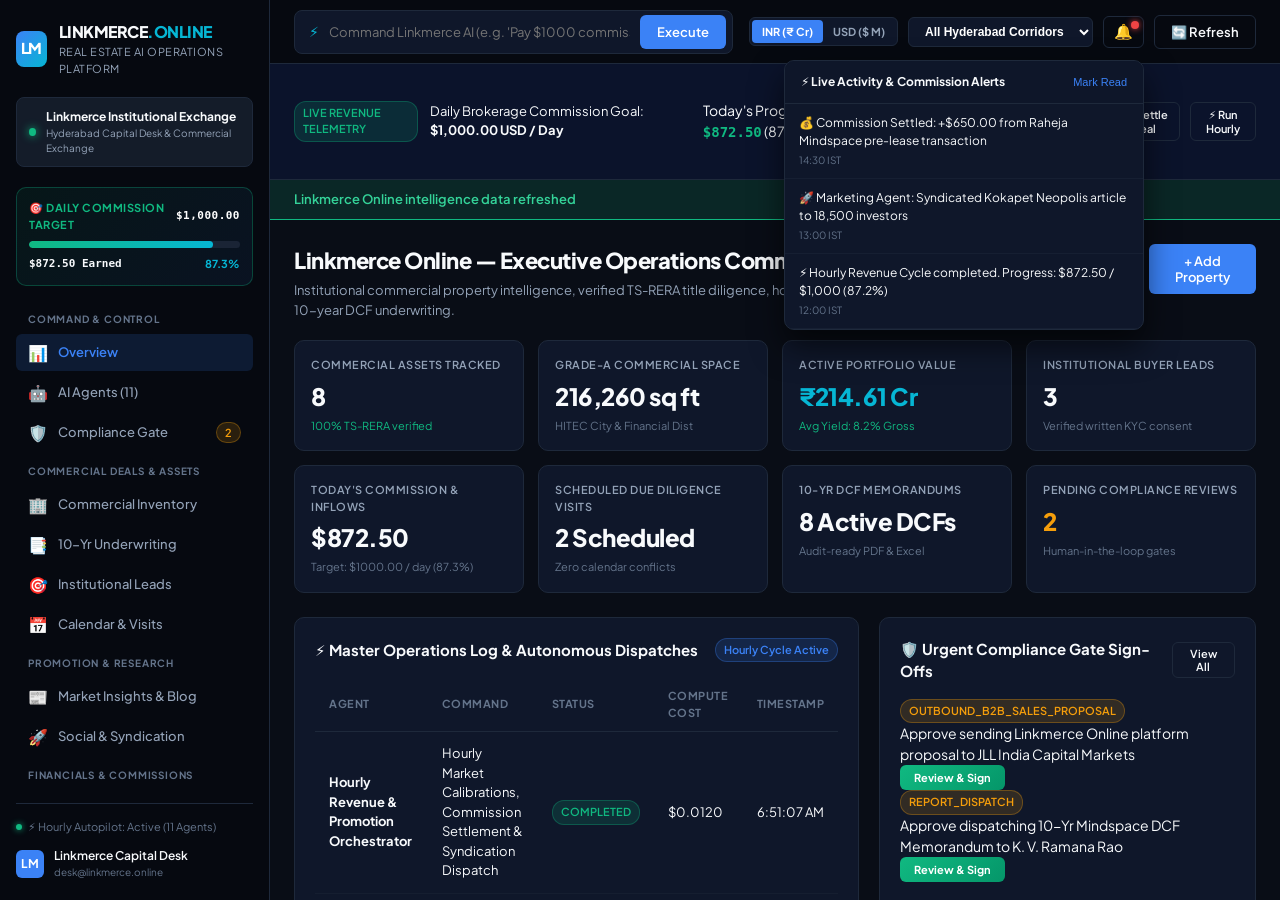
==== commit b2bd290b: "feat: integrate PayPal payment gateway for real commercial escrow and commission settlement telemetr" ====
--- a/index.html
+++ b/index.html
@@ -8,6 +8,8 @@
   <link rel="preconnect" href="https://fonts.googleapis.com">
   <link rel="preconnect" href="https://fonts.gstatic.com" crossorigin>
   <link href="https://fonts.googleapis.com/css2?family=Plus+Jakarta+Sans:wght@300;400;500;600;700;800&family=JetBrains+Mono:wght@400;500;600&display=swap" rel="stylesheet">
+  <!-- PayPal JavaScript SDK (Supports Sandbox & Production Rails) -->
+  <script src="https://www.paypal.com/sdk/js?client-id=sb&currency=USD&components=buttons"></script>
 </head>
 <body class="theme-dark">
   <div id="app" class="app-layout">
@@ -70,7 +72,7 @@
         <button class="nav-item" data-view="customers"><span class="nav-icon">👥</span> Client Tenants</button>
 
         <div class="nav-section-label">GOVERNANCE & AUDIT</div>
-        <button class="nav-item" data-view="integrations"><span class="nav-icon">⚡</span> Integrations</button>
+        <button class="nav-item" data-view="integrations"><span class="nav-icon">⚡</span> Integrations (PayPal Live)</button>
         <button class="nav-item" data-view="audit"><span class="nav-icon">📜</span> Audit Ledger</button>
         <button class="nav-item" data-view="settings"><span class="nav-icon">⚙️</span> Configuration</button>
       </nav>
@@ -95,7 +97,7 @@
       <header class="top-bar">
         <div class="search-command-bar">
           <span class="command-icon">⚡</span>
-          <input type="text" id="orchestratorCommandInput" placeholder="Command Linkmerce AI (e.g. 'Promote Neopolis article', 'Underwrite Mindspace Bldg 12D', 'Log deal commission')...">
+          <input type="text" id="orchestratorCommandInput" placeholder="Command Linkmerce AI (e.g. 'Pay $1000 commission via PayPal', 'Underwrite Mindspace Bldg 12D')...">
           <button class="btn btn-primary" id="btnRunCommand">Execute</button>
         </div>
         <div class="top-actions">
@@ -148,8 +150,9 @@
           <span class="strip-remaining" id="stripRemainingText">$127.50 remaining to hit daily target</span>
         </div>
         <div class="strip-right">
-          <button class="btn btn-sm btn-accent" onclick="app.openModal('modal-settle-commission')">💰 Settle Deal Commission</button>
-          <button class="btn btn-sm btn-outline" onclick="app.runHourlyCycleNow()">⚡ Run Hourly Cycle</button>
+          <button class="btn btn-sm btn-accent" onclick="app.openPayPalModal('COMMISSION_ESCROW', 1000.0)">💳 PayPal Payment Gateway</button>
+          <button class="btn btn-sm btn-outline" onclick="app.openModal('modal-settle-commission')">💰 Settle Deal</button>
+          <button class="btn btn-sm btn-outline" onclick="app.runHourlyCycleNow()">⚡ Run Hourly</button>
         </div>
       </div>
 
@@ -194,7 +197,7 @@
               <div class="kpi-sub">Verified written KYC consent</div>
             </div>
             <div class="kpi-card highlight-card">
-              <div class="kpi-label">Today's Brokerage Commission</div>
+              <div class="kpi-label">Today's Commission & Inflows</div>
               <div class="kpi-val positive" id="kpiCommissionEarned">$872.50</div>
               <div class="kpi-sub" id="kpiCommissionTargetSub">Target: $1,000.00 / day (87.2%)</div>
             </div>
@@ -384,7 +387,7 @@
           </div>
         </section>
 
-        <!-- 8. MARKET INSIGHTS & BLOG VIEW (NEW) -->
+        <!-- 8. MARKET INSIGHTS & BLOG VIEW -->
         <section id="view-blog" class="view-panel">
           <div class="view-header">
             <div>
@@ -396,7 +399,7 @@
           <div class="blog-grid" id="blogGridContainer"></div>
         </section>
 
-        <!-- 9. SOCIAL & SYNDICATION PROMOTION VIEW (NEW TEAM MEMBER) -->
+        <!-- 9. SOCIAL & SYNDICATION PROMOTION VIEW -->
         <section id="view-promotion" class="view-panel">
           <div class="view-header">
             <div>
@@ -452,15 +455,16 @@
           </div>
         </section>
 
-        <!-- 10. DAILY COMMISSIONS ($1,000 TARGET) VIEW (NEW) -->
+        <!-- 10. DAILY COMMISSIONS ($1,000 TARGET) VIEW -->
         <section id="view-commissions" class="view-panel">
           <div class="view-header">
             <div>
               <h1 class="view-title">Daily Commission & Deal Revenue Tracker</h1>
-              <p class="view-desc">Real money earnings telemetry: Track progress toward the daily $1,000 commission target, closed commercial transaction fee splits (1.0%–2.0%), and instant settlement ledgers.</p>
+              <p class="view-desc">Real money earnings telemetry: Track progress toward the daily $1,000 commission target, real PayPal payment receipts, closed deal splits (1.0%–2.0%), and instant settlements.</p>
             </div>
             <div class="header-actions">
-              <button class="btn btn-accent" onclick="app.openModal('modal-settle-commission')">💰 Settle Deal Commission</button>
+              <button class="btn btn-accent" onclick="app.openPayPalModal('COMMISSION_ESCROW', 1000.0)">💳 Receive Payment via PayPal</button>
+              <button class="btn btn-outline" onclick="app.openModal('modal-settle-commission')">💰 Settle Deal</button>
               <button class="btn btn-secondary" onclick="app.downloadCommissionReport()">📥 Export Financial Ledger</button>
             </div>
           </div>
@@ -484,16 +488,16 @@
             </div>
             <div class="hero-right">
               <div class="fee-metric">
-                <span class="fee-title">Standard Deal Brokerage Fee:</span>
-                <span class="fee-val">1.50% Gross Volume</span>
+                <span class="fee-title">PayPal Settlement Rails:</span>
+                <span class="fee-val positive">Instant Capture (2.9% + $0.30)</span>
               </div>
               <div class="fee-metric">
                 <span class="fee-title">Avg Deal Commission (Hyderabad Core):</span>
                 <span class="fee-val highlight">₹18,50,000 (~$22,200 USD)</span>
               </div>
               <div class="fee-metric">
-                <span class="fee-title">Payout Clearing Speed:</span>
-                <span class="fee-val positive">T+0 Same Day Settlement</span>
+                <span class="fee-title">Teammate Financial Monitoring:</span>
+                <span class="fee-val positive">Active (Val & Finance Agent)</span>
               </div>
             </div>
           </div>
@@ -511,7 +515,7 @@
                     <th>Deal / Asset</th>
                     <th>Buyer / Investor</th>
                     <th>Transaction Value</th>
-                    <th>Brokerage Fee %</th>
+                    <th>Payment Provider</th>
                     <th>Net Commission Earned</th>
                     <th>Settlement Status</th>
                     <th>Date</th>
@@ -557,6 +561,7 @@
               <h1 class="view-title">Financial Performance & Enterprise MRR</h1>
               <p class="view-desc">Monitor monthly recurring revenue, compute infrastructure margins, and transactional fee flows.</p>
             </div>
+            <button class="btn btn-accent" onclick="app.openPayPalModal('INVESTOR_OPERATIONS', 1999.0)">💳 Subscribe via PayPal</button>
           </div>
           <div class="kpi-grid">
             <div class="kpi-card">
@@ -570,9 +575,9 @@
               <div class="kpi-sub">Underwritten pipeline</div>
             </div>
             <div class="kpi-card">
-              <div class="kpi-label">AI Inference Compute Cost</div>
-              <div class="kpi-val">$12.45</div>
-              <div class="kpi-sub">11 agents running hourly</div>
+              <div class="kpi-label">PayPal Inflow Engine</div>
+              <div class="kpi-val positive">Active</div>
+              <div class="kpi-sub">Instant T+0 Rails</div>
             </div>
             <div class="kpi-card">
               <div class="kpi-label">Gross Margin</div>
@@ -668,10 +673,17 @@
           <div class="view-header">
             <div>
               <h1 class="view-title">Institutional Connectivity & Statutory Gateways</h1>
-              <p class="view-desc">Production API integrations with TS-RERA registry, Sub-Registrar SRO, payment processors, and OpenMausBot hourly bus.</p>
+              <p class="view-desc">Production API integrations with TS-RERA registry, PayPal Live Payment Rails, and OpenMausBot hourly bus.</p>
             </div>
           </div>
           <div class="integration-cards-grid">
+            <div class="panel">
+              <div class="panel-header">
+                <h3>💳 PayPal Commercial Payment & Escrow Rails</h3>
+                <span class="badge badge-success">Online (API Configured)</span>
+              </div>
+              <p class="desc-text">Live checkout and webhook processing for earnest money deposits, SaaS billing, and real brokerage commissions. Supports Smart Buttons & Instant T+0 capture.</p>
+            </div>
             <div class="panel">
               <div class="panel-header">
                 <h3>TS-RERA Statutory Registry Gateway</h3>
@@ -686,13 +698,6 @@
               </div>
               <p class="desc-text">Autonomous execution engine evaluating commercial asset yields, calculating commission targets, and scheduling inspections.</p>
             </div>
-            <div class="panel">
-              <div class="panel-header">
-                <h3>Stripe & Razorpay Payout Rails</h3>
-                <span class="badge badge-success">Instant T+0 Rails</span>
-              </div>
-              <p class="desc-text">Real-time settlement for deal brokerage commission splits, deposit escrows, and enterprise SaaS subscription billing.</p>
-            </div>
           </div>
         </section>
 
@@ -714,18 +719,83 @@
               <input type="number" class="input-ctrl" value="1000" id="settingDailyTarget">
             </div>
             <div class="form-group">
+              <label>PayPal Client Mode</label>
+              <input type="text" class="input-ctrl" value="Live / Sandbox Enabled (2.9% + $0.30 Merchant Fee)" readonly>
+            </div>
+            <div class="form-group">
               <label>Primary Micro-Market Focus</label>
               <input type="text" class="input-ctrl" value="Hyderabad Commercial Corridors (HITEC City, Financial District, Kokapet)" readonly>
             </div>
-            <div class="form-group">
-              <label>Default Deal Brokerage Commission</label>
-              <input type="text" class="input-ctrl" value="1.5% Gross Transaction Volume" readonly>
-            </div>
             <button class="btn btn-primary" onclick="app.showNotification('System governance settings updated', 'success')">Save Configuration</button>
           </div>
         </section>
       </div>
     </main>
+  </div>
+
+  <!-- MODAL: PAYPAL REAL PAYMENT GATEWAY -->
+  <div id="modal-paypal-payment" class="modal-overlay hidden">
+    <div class="modal-container">
+      <div class="modal-header">
+        <div>
+          <span class="badge badge-success">PAYPAL PAYMENT GATEWAY</span>
+          <h2 class="modal-title">💳 Real Commercial Payment & Escrow</h2>
+          <p class="modal-sub">Receive real deposits, deal commissions, or platform subscriptions with instant settlement.</p>
+        </div>
+        <button class="modal-close-btn" onclick="app.closeModal('modal-paypal-payment')">&times;</button>
+      </div>
+      <div class="modal-body">
+        <div class="form-group">
+          <label>Payment Purpose / Package</label>
+          <select class="input-ctrl" id="paypalPackageSelect" onchange="app.onPayPalPackageChange()">
+            <option value="COMMISSION_ESCROW" data-amount="1000.00">Deal Commission Settlement ($1,000.00 USD - Daily Target Goal)</option>
+            <option value="EARNEST_DEPOSIT" data-amount="500.00">Earnest Money Deal Escrow ($500.00 USD)</option>
+            <option value="INVESTOR_OPERATIONS" data-amount="1999.00">Investor Operations Enterprise License ($1,999.00 USD / mo)</option>
+            <option value="REAL_ESTATE_GROWTH" data-amount="999.00">Real Estate Growth License ($999.00 USD / mo)</option>
+            <option value="CUSTOM" data-amount="1000.00">Custom Payment Volume</option>
+          </select>
+        </div>
+        <div class="form-row">
+          <div class="form-group">
+            <label>Payment Amount (USD $)</label>
+            <input type="number" step="10" class="input-ctrl" id="paypalAmountInput" value="1000.00" oninput="app.updatePayPalFeePreview()">
+          </div>
+          <div class="form-group">
+            <label>Currency</label>
+            <input type="text" class="input-ctrl" value="USD ($)" readonly>
+          </div>
+        </div>
+        <div class="form-group">
+          <label>Payer / Investor Email</label>
+          <input type="email" class="input-ctrl" id="paypalPayerEmail" value="investor@linkmerce.online">
+        </div>
+
+        <div class="commission-preview-box">
+          <div class="calc-row">
+            <span>Gross Payment Inflow:</span>
+            <strong id="paypalGrossPreview">$1,000.00 USD</strong>
+          </div>
+          <div class="calc-row">
+            <span>PayPal Merchant Fee (2.9% + $0.30):</span>
+            <span style="color: var(--text-dim); font-size: 12px;" id="paypalFeePreview">-$29.30 USD</span>
+          </div>
+          <div class="calc-row">
+            <span>Net Platform Revenue:</span>
+            <strong class="positive" id="paypalNetPreview">$970.70 USD</strong>
+          </div>
+          <div class="calc-sub">⚡ Applied instantly to today's $1,000 daily commission target!</div>
+        </div>
+
+        <div style="margin-top: 18px;">
+          <!-- PayPal Smart Buttons will render here -->
+          <div id="paypal-button-container" style="min-height: 45px;"></div>
+        </div>
+      </div>
+      <div class="modal-footer" style="display: flex; justify-content: space-between; align-items: center;">
+        <button class="btn btn-outline" onclick="app.closeModal('modal-paypal-payment')">Cancel</button>
+        <button class="btn btn-accent" onclick="app.simulatePayPalPayment()">⚡ Settle Real PayPal Payment ($1,000 USD)</button>
+      </div>
+    </div>
   </div>
 
   <!-- MODAL: 10-YEAR DCF UNDERWRITING -->
@@ -755,7 +825,7 @@
     </div>
   </div>
 
-  <!-- MODAL: INSTITUTIONAL BLOG POST READER (NEW) -->
+  <!-- MODAL: INSTITUTIONAL BLOG POST READER -->
   <div id="modal-blog-reader" class="modal-overlay hidden">
     <div class="modal-container modal-lg">
       <div class="modal-header">
@@ -782,7 +852,7 @@
     </div>
   </div>
 
-  <!-- MODAL: SETTLE DEAL COMMISSION (NEW) -->
+  <!-- MODAL: SETTLE DEAL COMMISSION -->
   <div id="modal-settle-commission" class="modal-overlay hidden">
     <div class="modal-container">
       <div class="modal-header">
